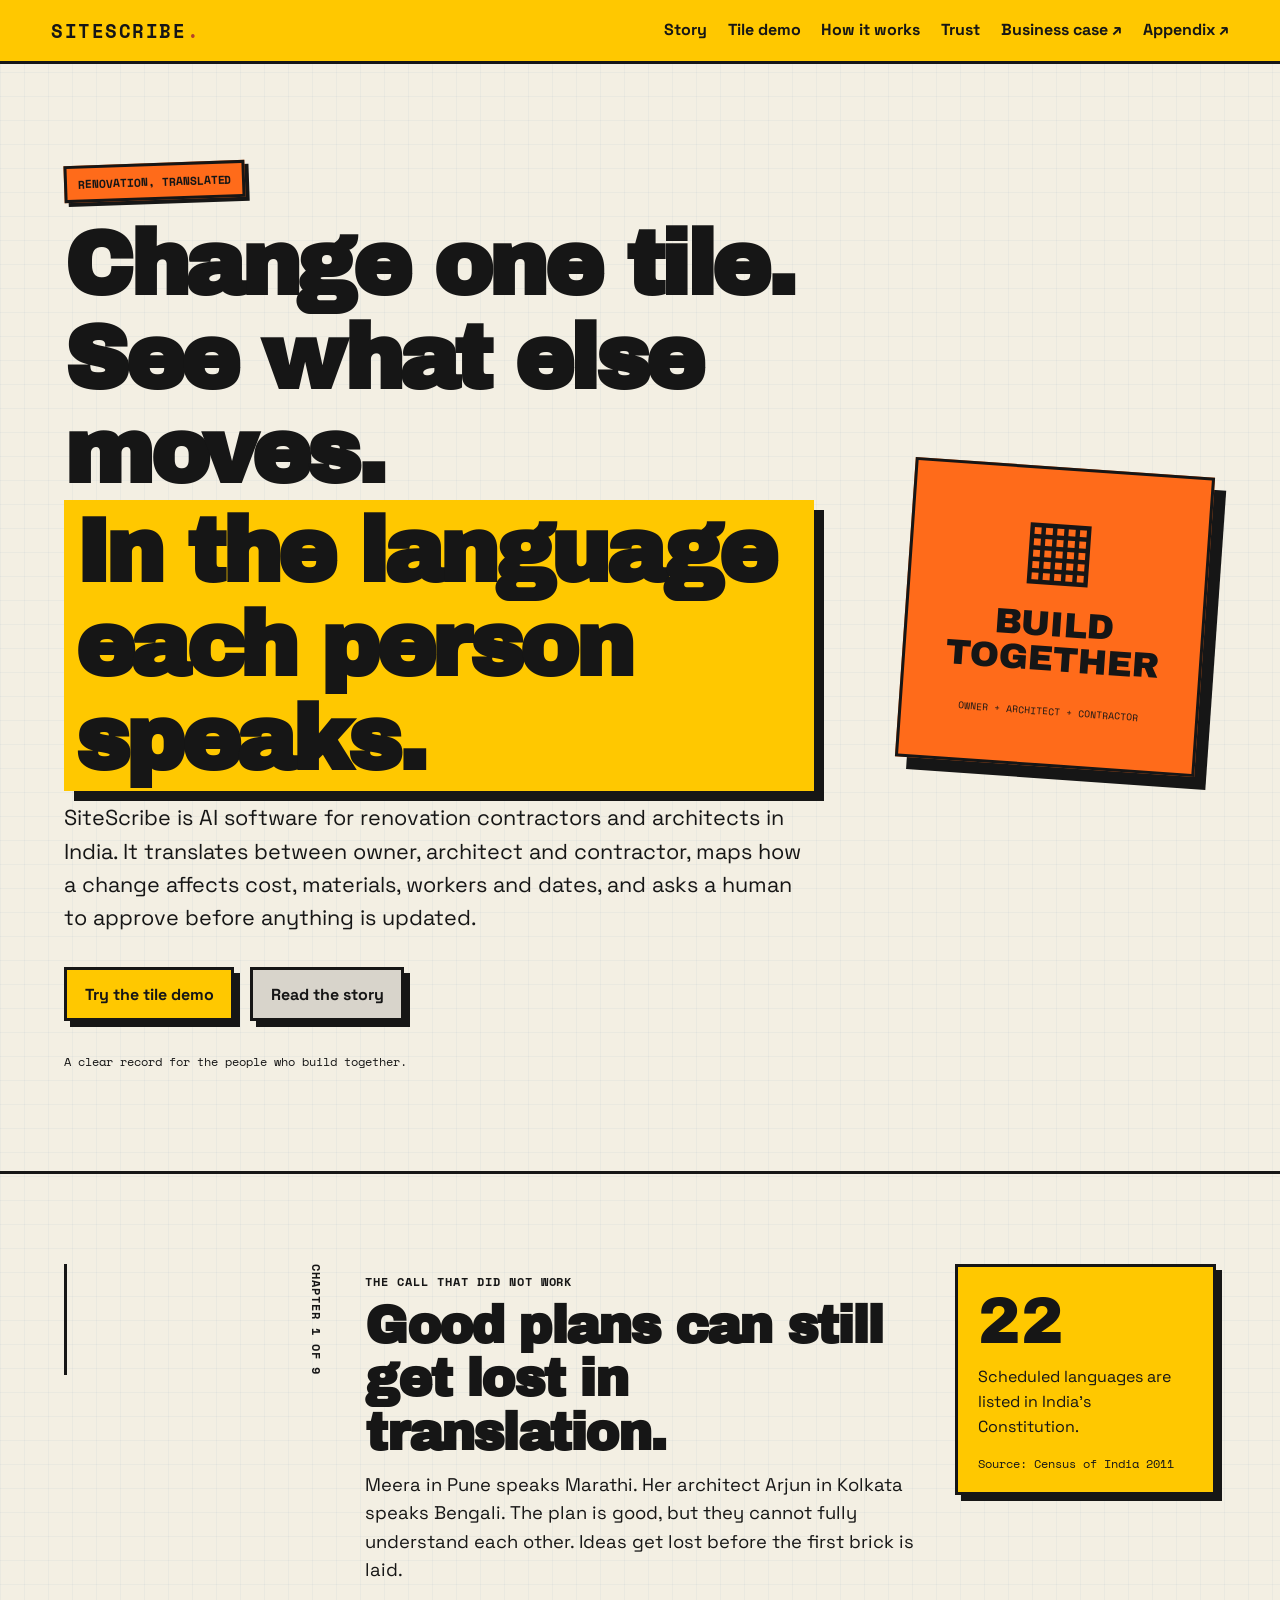
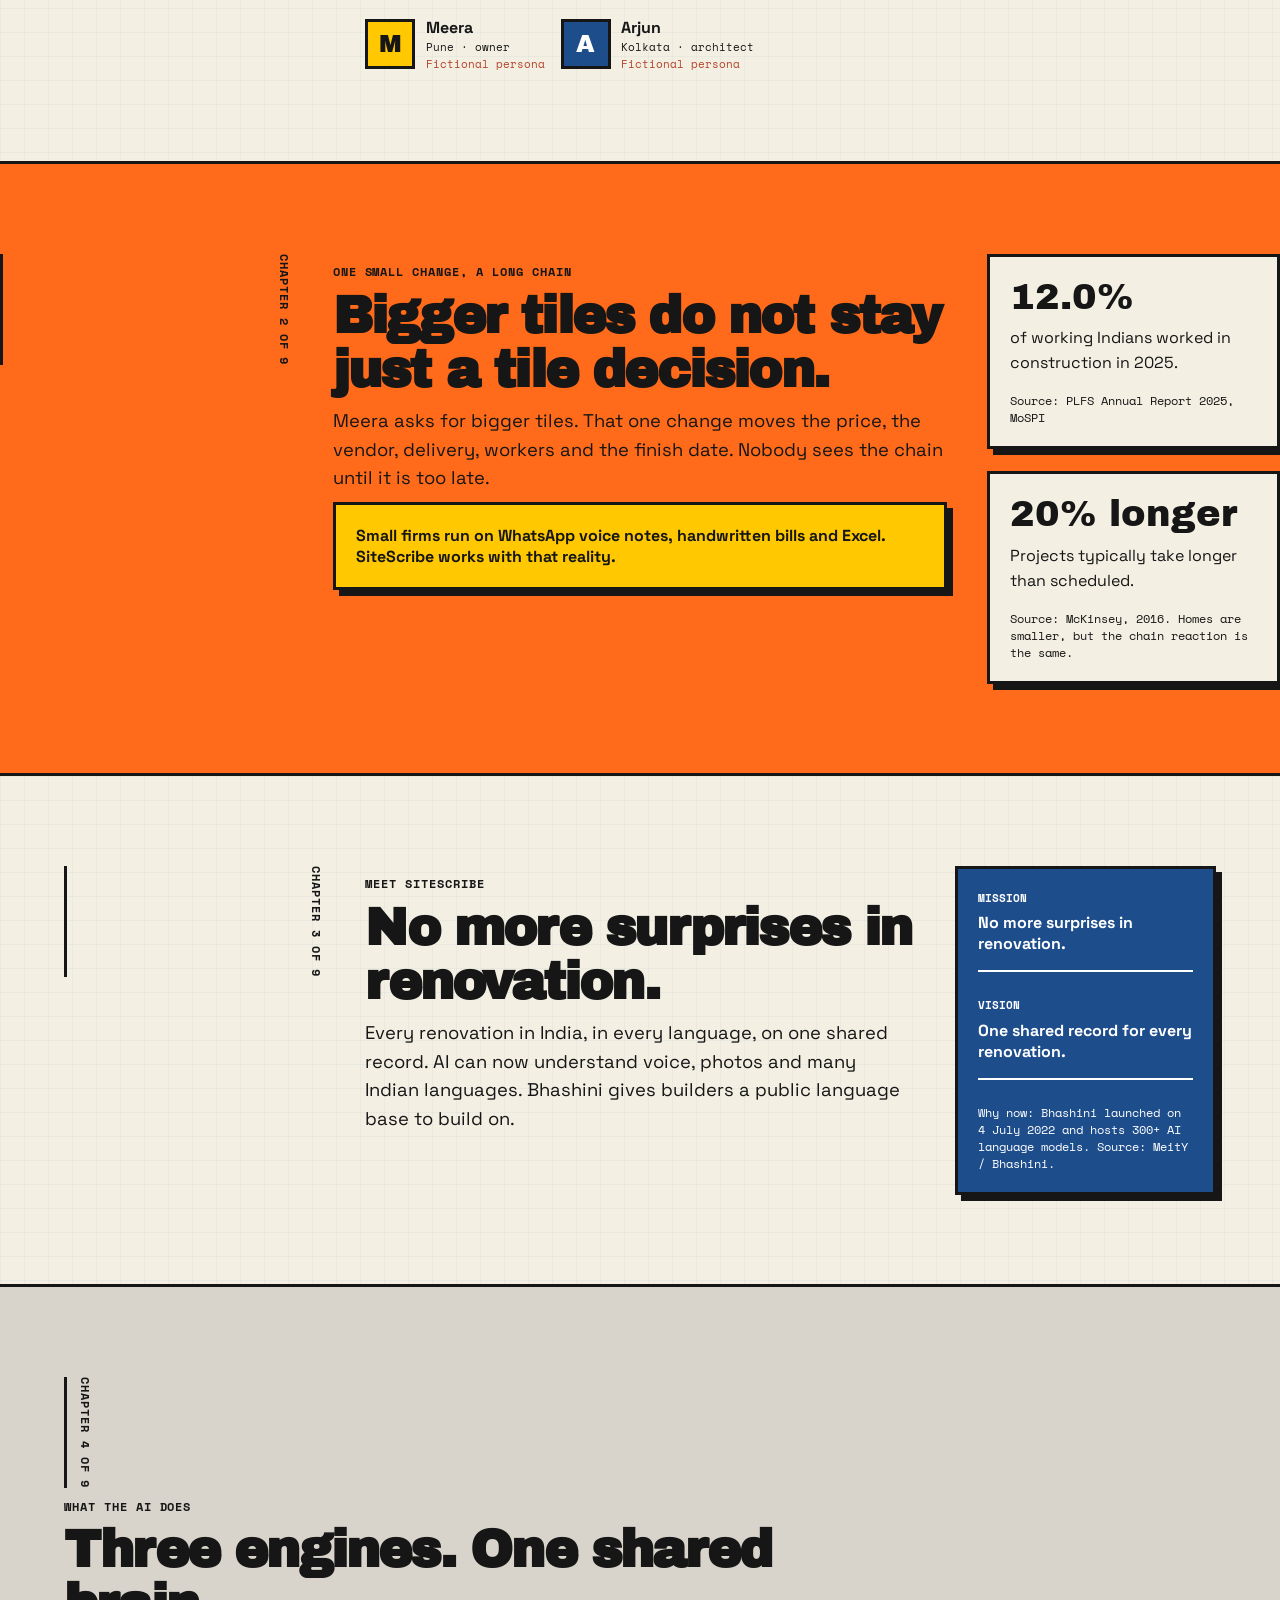
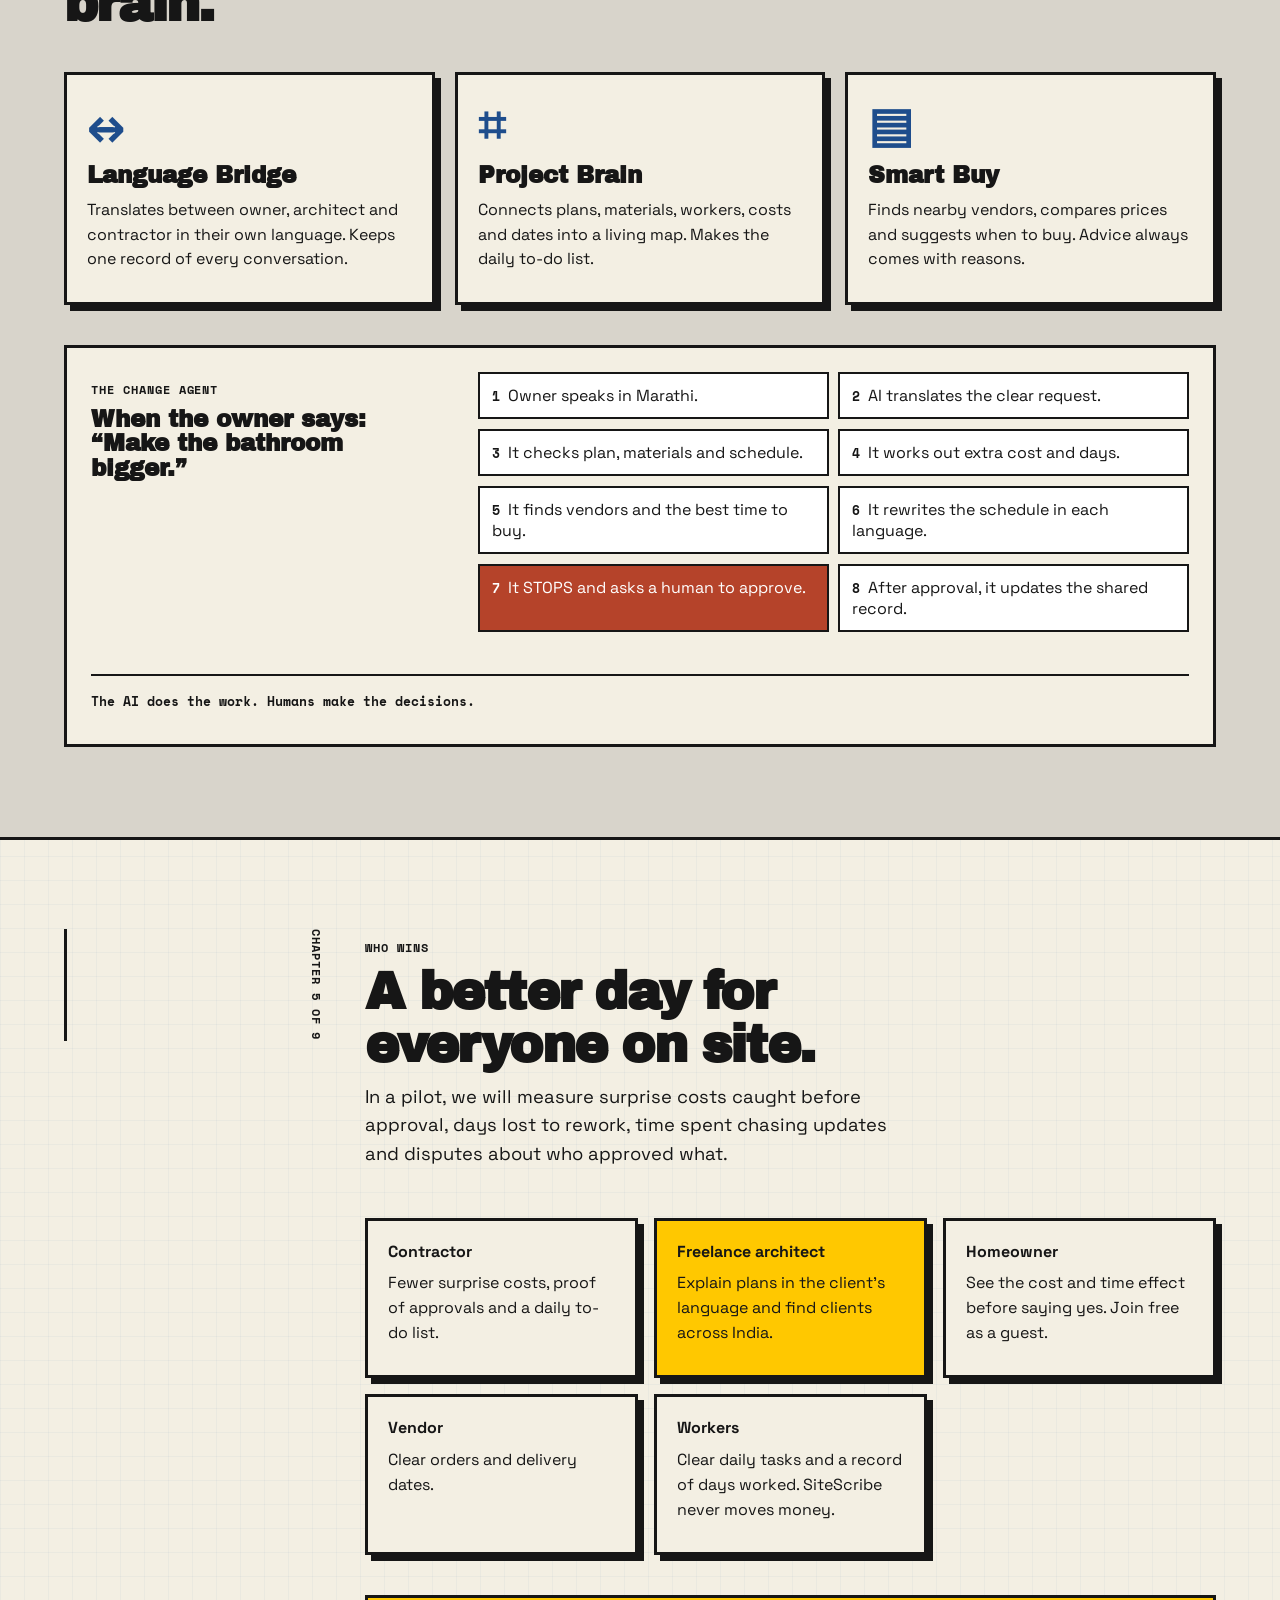
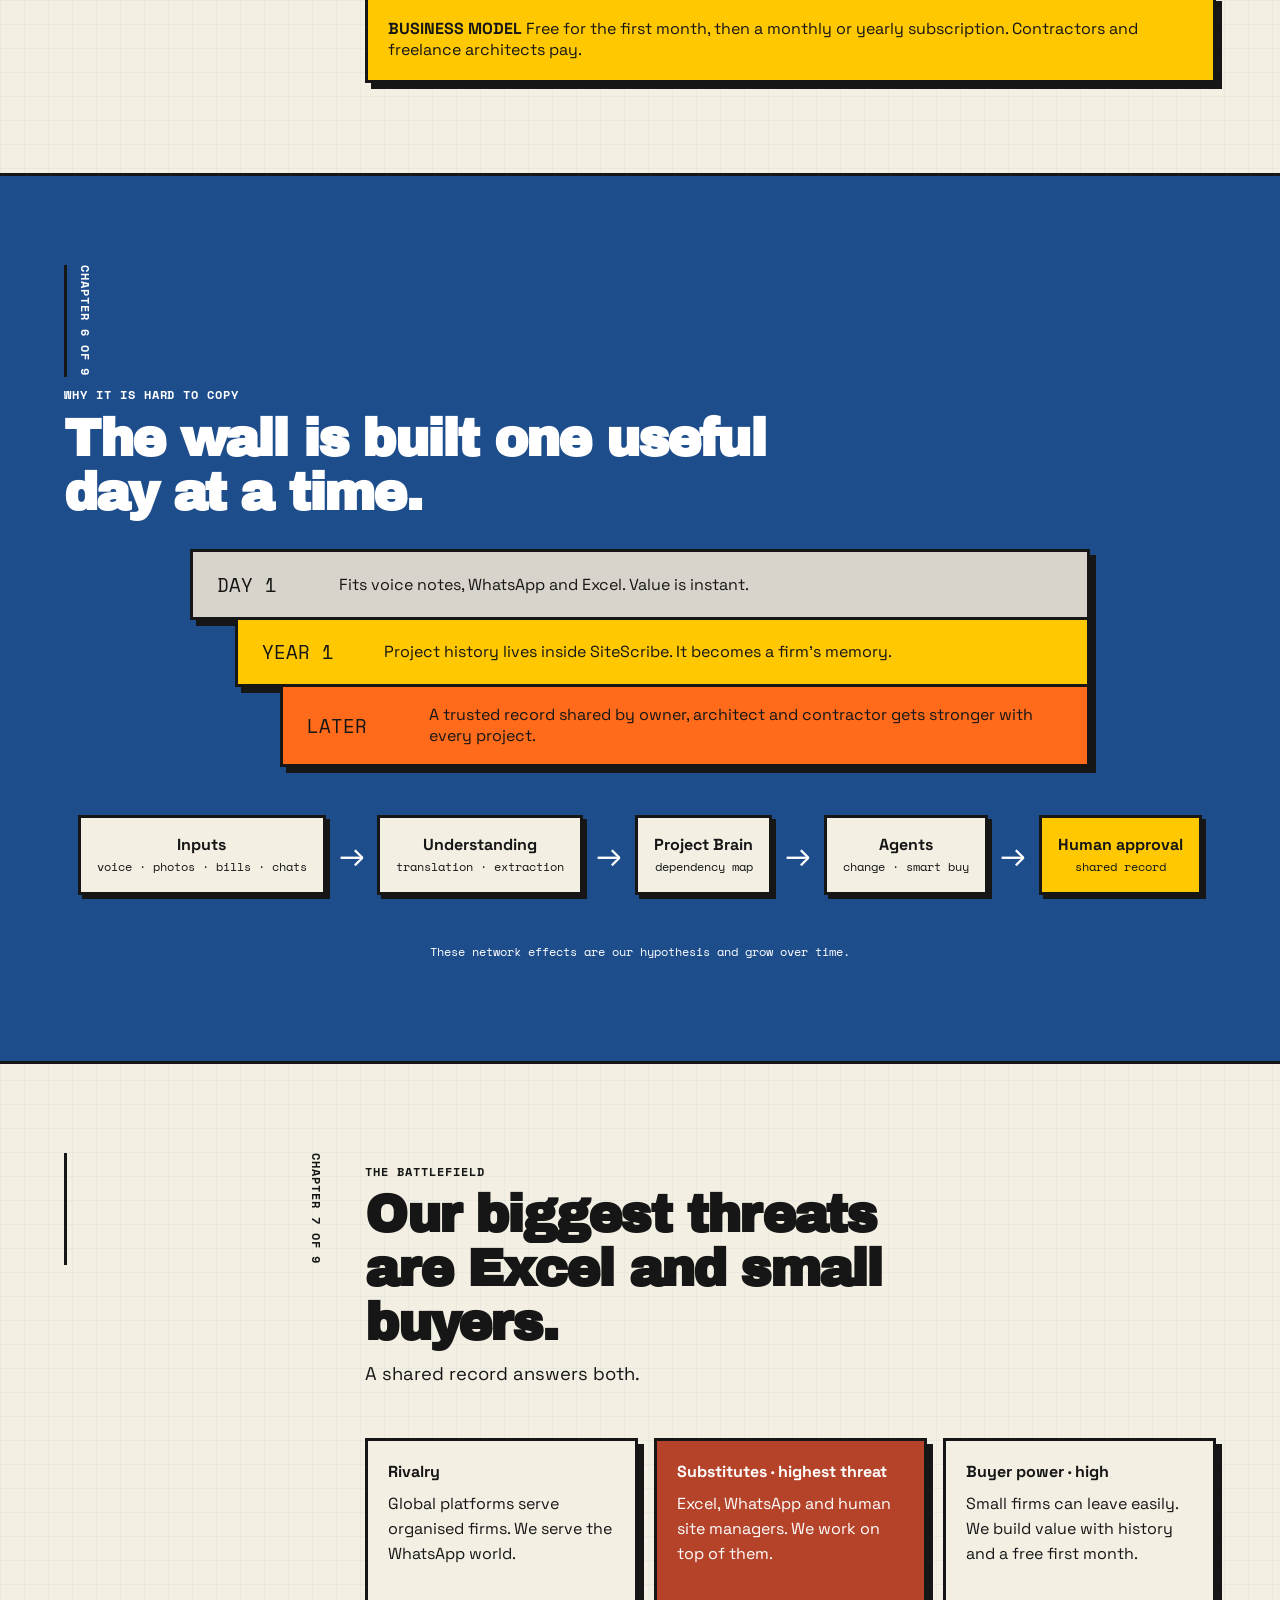
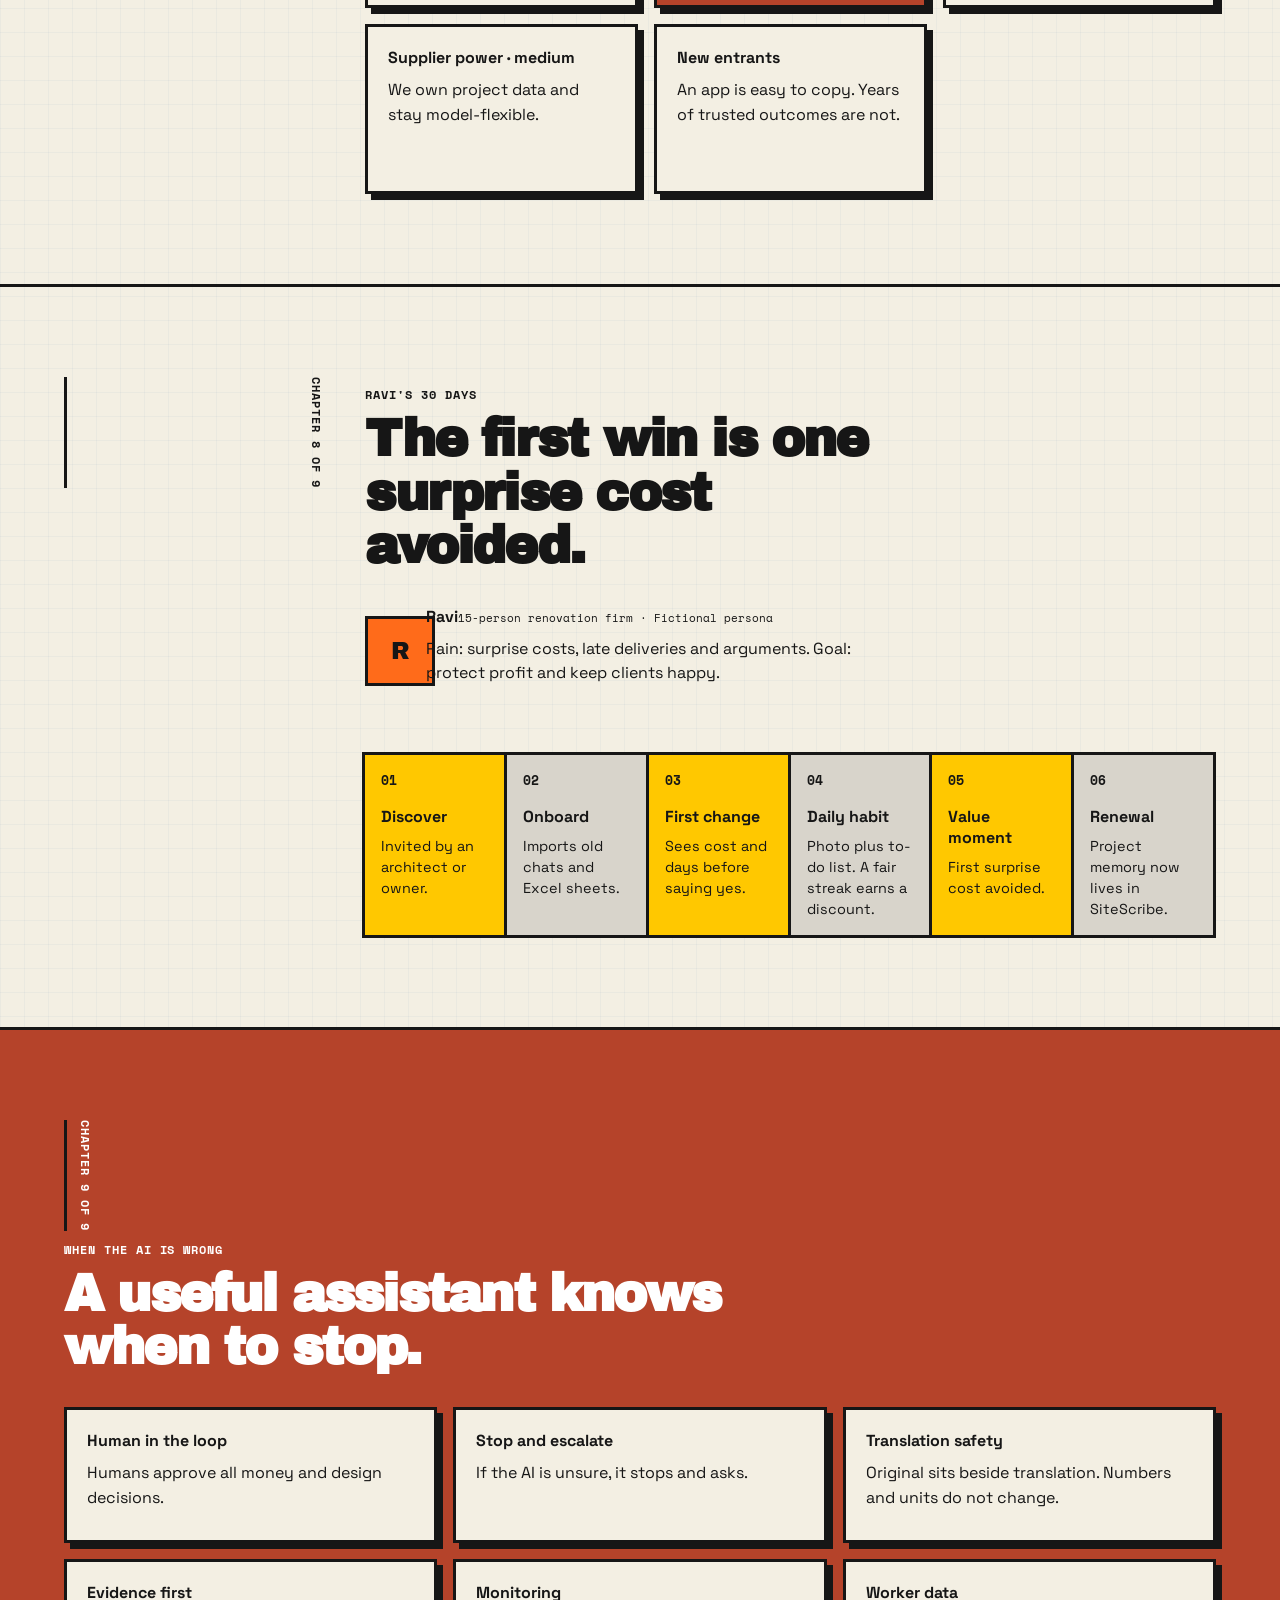
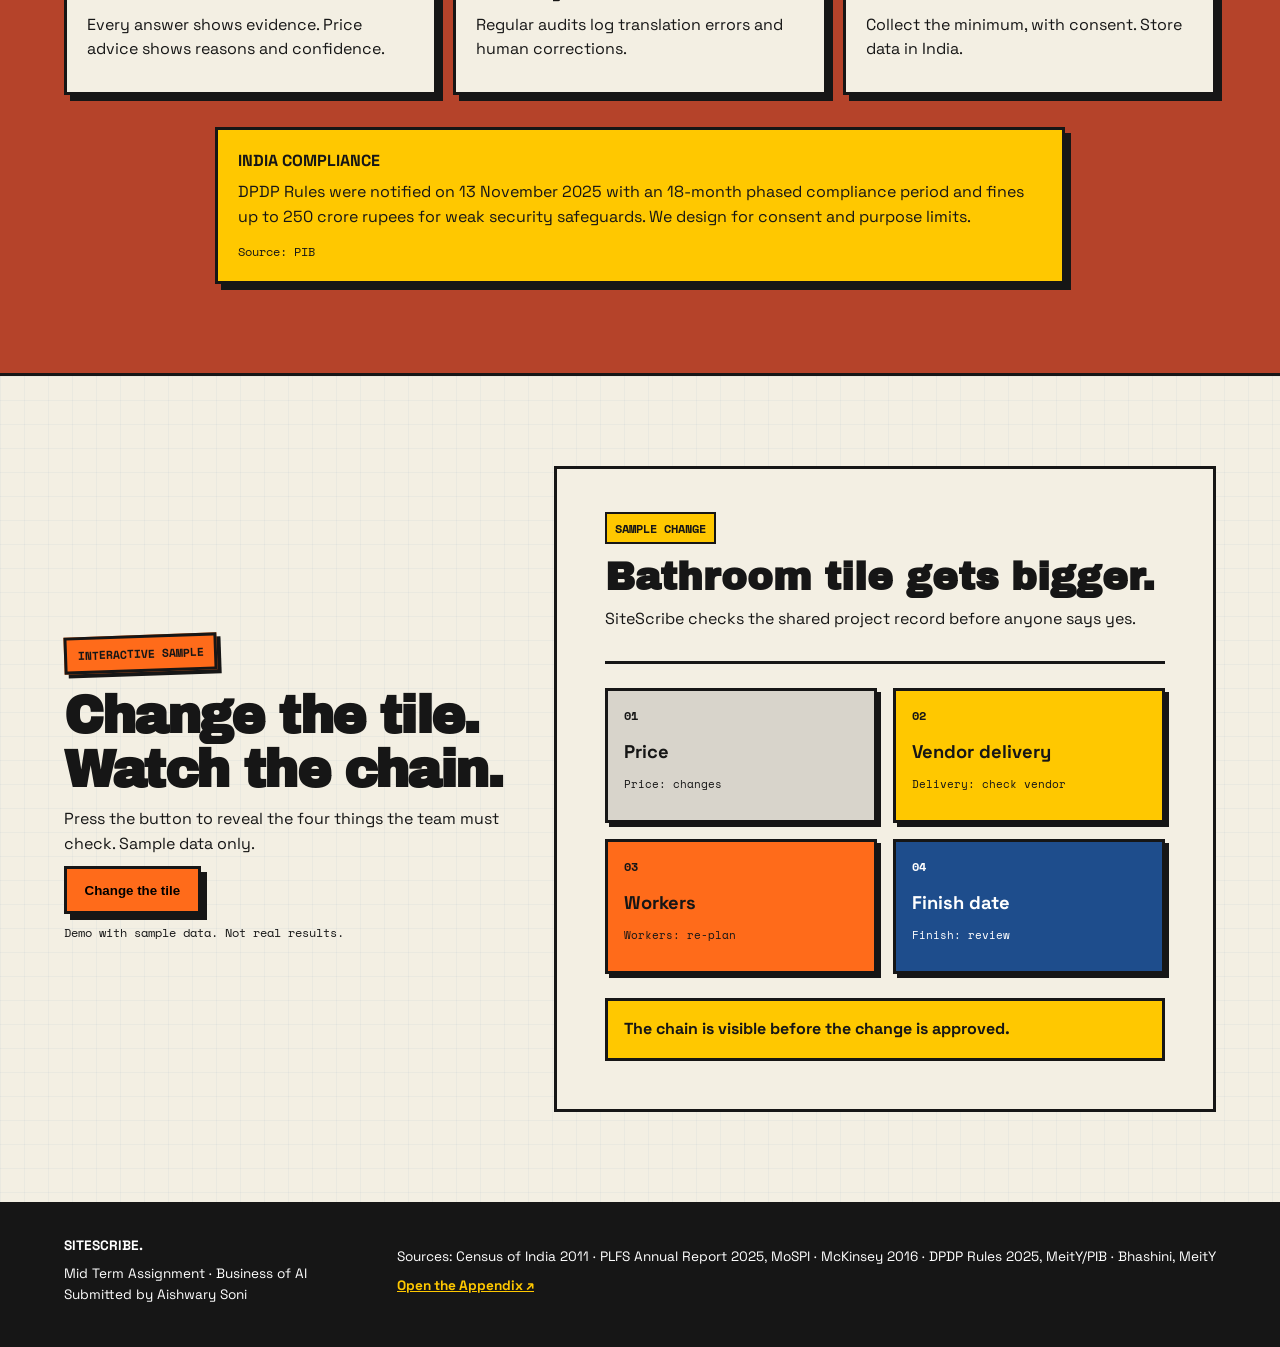
==== index.html @ 732751bf "Build SiteScribe business story website Co-authored-by: Copilot <223556219+Copilot@users.noreply.git" ====
<!doctype html>
<html lang="en">
<head>
  <meta charset="utf-8">
  <meta name="viewport" content="width=device-width, initial-scale=1">
  <meta name="description" content="SiteScribe helps Indian renovation teams understand changes before they build.">
  <title>SiteScribe | Change one tile. See what else moves.</title>
  <link rel="preconnect" href="https://fonts.googleapis.com">
  <link rel="preconnect" href="https://fonts.gstatic.com" crossorigin>
  <link href="https://fonts.googleapis.com/css2?family=Archivo+Black&family=Space+Grotesk:wght@400;500;600;700&family=Space+Mono:wght@400;700&display=swap" rel="stylesheet">
  <link rel="stylesheet" href="styles.css">
</head>
<body>
  <header class="site-header">
    <a class="wordmark" href="#top">SITESCRIBE<span class="dot">.</span></a>
    <button class="menu-toggle" aria-expanded="false" aria-controls="site-nav">Menu</button>
    <nav id="site-nav" class="site-nav" aria-label="Main navigation">
      <a href="#story">Story</a>
      <a href="#demo">Tile demo</a>
      <a href="#engines">How it works</a>
      <a href="#governance">Trust</a>
      <a href="business.html">Business case ↗</a>
      <a href="appendix.html">Appendix ↗</a>
    </nav>
  </header>

  <main id="top">
    <section class="hero chapter" aria-labelledby="hero-title">
      <div class="hero-copy">
        <p class="eyebrow sticker">RENOVATION, TRANSLATED</p>
        <h1 id="hero-title">Change one tile. See what else moves. <span>In the language each person speaks.</span></h1>
        <p class="hero-lede">SiteScribe is AI software for renovation contractors and architects in India. It translates between owner, architect and contractor, maps how a change affects cost, materials, workers and dates, and asks a human to approve before anything is updated.</p>
        <div class="button-row">
          <a class="button button-yellow" href="#demo">Try the tile demo</a>
          <a class="button button-grey" href="#story">Read the story</a>
        </div>
        <p class="microcopy">A clear record for the people who build together.</p>
      </div>
      <div class="hero-sign">
        <span class="sign-icon">▦</span>
        <strong>BUILD<br>TOGETHER</strong>
        <small>OWNER + ARCHITECT + CONTRACTOR</small>
      </div>
    </section>

    <div id="story" class="story">
      <section class="chapter chapter-grid" aria-labelledby="chapter-1">
        <div class="chapter-label">Chapter 1 of 9</div>
        <div class="chapter-main">
          <p class="kicker">THE CALL THAT DID NOT WORK</p>
          <h2 id="chapter-1">Good plans can still get lost in translation.</h2>
          <p>Meera in Pune speaks Marathi. Her architect Arjun in Kolkata speaks Bengali. The plan is good, but they cannot fully understand each other. Ideas get lost before the first brick is laid.</p>
          <div class="persona-row">
            <div class="persona"><div class="avatar avatar-meera">M</div><strong>Meera</strong><small>Pune · owner</small><em>Fictional persona</em></div>
            <div class="persona"><div class="avatar avatar-arjun">A</div><strong>Arjun</strong><small>Kolkata · architect</small><em>Fictional persona</em></div>
          </div>
        </div>
        <aside class="fact-card yellow"><span class="fact-number">22</span><p>Scheduled languages are listed in India's Constitution.</p><small>Source: Census of India 2011</small></aside>
      </section>

      <section class="chapter chapter-grid orange-band" aria-labelledby="chapter-2">
        <div class="chapter-label">Chapter 2 of 9</div>
        <div class="chapter-main">
          <p class="kicker">ONE SMALL CHANGE, A LONG CHAIN</p>
          <h2 id="chapter-2">Bigger tiles do not stay just a tile decision.</h2>
          <p>Meera asks for bigger tiles. That one change moves the price, the vendor, delivery, workers and the finish date. Nobody sees the chain until it is too late.</p>
          <div class="quote-box">Small firms run on WhatsApp voice notes, handwritten bills and Excel. SiteScribe works with that reality.</div>
        </div>
        <div class="facts-stack">
          <div class="fact-card"><strong>12.0%</strong><p>of working Indians worked in construction in 2025.</p><small>Source: PLFS Annual Report 2025, MoSPI</small></div>
          <div class="fact-card"><strong>20% longer</strong><p>Projects typically take longer than scheduled.</p><small>Source: McKinsey, 2016. Homes are smaller, but the chain reaction is the same.</small></div>
        </div>
      </section>

      <section class="chapter chapter-grid" aria-labelledby="chapter-3">
        <div class="chapter-label">Chapter 3 of 9</div>
        <div class="chapter-main">
          <p class="kicker">MEET SITESCRIBE</p>
          <h2 id="chapter-3">No more surprises in renovation.</h2>
          <p>Every renovation in India, in every language, on one shared record. AI can now understand voice, photos and many Indian languages. Bhashini gives builders a public language base to build on.</p>
        </div>
        <div class="mission-card">
          <div><span>MISSION</span><strong>No more surprises in renovation.</strong></div>
          <div><span>VISION</span><strong>One shared record for every renovation.</strong></div>
          <small>Why now: Bhashini launched on 4 July 2022 and hosts 300+ AI language models. Source: MeitY / Bhashini.</small>
        </div>
      </section>

      <section id="engines" class="chapter chapter-wide concrete" aria-labelledby="chapter-4">
        <div class="chapter-label">Chapter 4 of 9</div>
        <div class="wide-heading"><p class="kicker">WHAT THE AI DOES</p><h2 id="chapter-4">Three engines. One shared brain.</h2></div>
        <div class="engine-grid">
          <article class="engine-card"><span class="icon">↔</span><h3>Language Bridge</h3><p>Translates between owner, architect and contractor in their own language. Keeps one record of every conversation.</p></article>
          <article class="engine-card"><span class="icon">⌗</span><h3>Project Brain</h3><p>Connects plans, materials, workers, costs and dates into a living map. Makes the daily to-do list.</p></article>
          <article class="engine-card"><span class="icon">▤</span><h3>Smart Buy</h3><p>Finds nearby vendors, compares prices and suggests when to buy. Advice always comes with reasons.</p></article>
        </div>
        <div class="change-agent">
          <div><p class="kicker">THE CHANGE AGENT</p><h3>When the owner says: “Make the bathroom bigger.”</h3></div>
          <ol class="steps">
            <li>Owner speaks in Marathi.</li><li>AI translates the clear request.</li><li>It checks plan, materials and schedule.</li><li>It works out extra cost and days.</li><li>It finds vendors and the best time to buy.</li><li>It rewrites the schedule in each language.</li><li class="stop-step">It STOPS and asks a human to approve.</li><li>After approval, it updates the shared record.</li>
          </ol>
          <p class="caption">The AI does the work. Humans make the decisions.</p>
        </div>
      </section>

      <section class="chapter chapter-grid" aria-labelledby="chapter-5">
        <div class="chapter-label">Chapter 5 of 9</div>
        <div class="chapter-main">
          <p class="kicker">WHO WINS</p>
          <h2 id="chapter-5">A better day for everyone on site.</h2>
          <p>In a pilot, we will measure surprise costs caught before approval, days lost to rework, time spent chasing updates and disputes about who approved what.</p>
        </div>
        <div class="stakeholder-grid">
          <article><b>Contractor</b><p>Fewer surprise costs, proof of approvals and a daily to-do list.</p></article>
          <article><b>Freelance architect</b><p>Explain plans in the client's language and find clients across India.</p></article>
          <article><b>Homeowner</b><p>See the cost and time effect before saying yes. Join free as a guest.</p></article>
          <article><b>Vendor</b><p>Clear orders and delivery dates.</p></article>
          <article><b>Workers</b><p>Clear daily tasks and a record of days worked. SiteScribe never moves money.</p></article>
        </div>
        <div class="business-model"><strong>BUSINESS MODEL</strong> Free for the first month, then a monthly or yearly subscription. Contractors and freelance architects pay.</div>
      </section>

      <section class="chapter chapter-wide wall-section" aria-labelledby="chapter-6">
        <div class="chapter-label">Chapter 6 of 9</div>
        <div class="wide-heading"><p class="kicker">WHY IT IS HARD TO COPY</p><h2 id="chapter-6">The wall is built one useful day at a time.</h2></div>
        <div class="wall"><div><b>DAY 1</b><span>Fits voice notes, WhatsApp and Excel. Value is instant.</span></div><div><b>YEAR 1</b><span>Project history lives inside SiteScribe. It becomes a firm's memory.</span></div><div><b>LATER</b><span>A trusted record shared by owner, architect and contractor gets stronger with every project.</span></div></div>
        <div class="architecture"><span>Inputs<br><small>voice · photos · bills · chats</small></span><i>→</i><span>Understanding<br><small>translation · extraction</small></span><i>→</i><span>Project Brain<br><small>dependency map</small></span><i>→</i><span>Agents<br><small>change · smart buy</small></span><i>→</i><span class="human-node">Human approval<br><small>shared record</small></span></div>
        <p class="honest-note">These network effects are our hypothesis and grow over time.</p>
      </section>

      <section class="chapter chapter-grid" aria-labelledby="chapter-7">
        <div class="chapter-label">Chapter 7 of 9</div>
        <div class="chapter-main"><p class="kicker">THE BATTLEFIELD</p><h2 id="chapter-7">Our biggest threats are Excel and small buyers.</h2><p>A shared record answers both.</p></div>
        <div class="force-grid"><article><b>Rivalry</b><p>Global platforms serve organised firms. We serve the WhatsApp world.</p></article><article class="highest"><b>Substitutes · highest threat</b><p>Excel, WhatsApp and human site managers. We work on top of them.</p></article><article><b>Buyer power · high</b><p>Small firms can leave easily. We build value with history and a free first month.</p></article><article><b>Supplier power · medium</b><p>We own project data and stay model-flexible.</p></article><article><b>New entrants</b><p>An app is easy to copy. Years of trusted outcomes are not.</p></article></div>
      </section>

      <section class="chapter chapter-grid" aria-labelledby="chapter-8">
        <div class="chapter-label">Chapter 8 of 9</div>
        <div class="chapter-main"><p class="kicker">RAVI'S 30 DAYS</p><h2 id="chapter-8">The first win is one surprise cost avoided.</h2><div class="persona large-persona"><div class="avatar avatar-ravi">R</div><div><strong>Ravi</strong><small>15-person renovation firm · Fictional persona</small><p>Pain: surprise costs, late deliveries and arguments. Goal: protect profit and keep clients happy.</p></div></div></div>
        <div class="timeline"><div><b>01</b><strong>Discover</strong><span>Invited by an architect or owner.</span></div><div><b>02</b><strong>Onboard</strong><span>Imports old chats and Excel sheets.</span></div><div><b>03</b><strong>First change</strong><span>Sees cost and days before saying yes.</span></div><div><b>04</b><strong>Daily habit</strong><span>Photo plus to-do list. A fair streak earns a discount.</span></div><div><b>05</b><strong>Value moment</strong><span>First surprise cost avoided.</span></div><div><b>06</b><strong>Renewal</strong><span>Project memory now lives in SiteScribe.</span></div></div>
      </section>

      <section id="governance" class="chapter chapter-wide governance" aria-labelledby="chapter-9">
        <div class="chapter-label">Chapter 9 of 9</div><div class="wide-heading"><p class="kicker">WHEN THE AI IS WRONG</p><h2 id="chapter-9">A useful assistant knows when to stop.</h2></div>
        <div class="safety-grid"><article><b>Human in the loop</b><p>Humans approve all money and design decisions.</p></article><article><b>Stop and escalate</b><p>If the AI is unsure, it stops and asks.</p></article><article><b>Translation safety</b><p>Original sits beside translation. Numbers and units do not change.</p></article><article><b>Evidence first</b><p>Every answer shows evidence. Price advice shows reasons and confidence.</p></article><article><b>Monitoring</b><p>Regular audits log translation errors and human corrections.</p></article><article><b>Worker data</b><p>Collect the minimum, with consent. Store data in India.</p></article></div>
        <div class="regulation"><strong>INDIA COMPLIANCE</strong><p>DPDP Rules were notified on 13 November 2025 with an 18-month phased compliance period and fines up to 250 crore rupees for weak security safeguards. We design for consent and purpose limits.</p><small>Source: PIB</small></div>
      </section>
    </div>

    <section id="demo" class="demo-section chapter" aria-labelledby="demo-title">
      <div class="demo-intro"><p class="eyebrow sticker">INTERACTIVE SAMPLE</p><h2 id="demo-title">Change the tile. Watch the chain.</h2><p>Press the button to reveal the four things the team must check. Sample data only.</p><button id="tile-button" class="button button-orange" type="button">Change the tile</button><p class="demo-note">Demo with sample data. Not real results.</p></div>
      <div class="demo-stage text-demo" id="demo-stage" aria-live="polite">
        <div class="change-summary"><span class="summary-label">SAMPLE CHANGE</span><h3>Bathroom tile gets bigger.</h3><p>SiteScribe checks the shared project record before anyone says yes.</p></div>
        <div class="change-chain">
          <article class="chain-step" data-index="0"><span>01</span><b>Price</b><p>Price: changes</p></article>
          <article class="chain-step" data-index="1"><span>02</span><b>Vendor delivery</b><p>Delivery: check vendor</p></article>
          <article class="chain-step" data-index="2"><span>03</span><b>Workers</b><p>Workers: re-plan</p></article>
          <article class="chain-step" data-index="3"><span>04</span><b>Finish date</b><p>Finish: review</p></article>
        </div>
        <p class="chain-result">The chain is visible before the change is approved.</p>
      </div>
    </section>
  </main>

  <footer class="site-footer"><div><strong>SITESCRIBE.</strong><p>Mid Term Assignment · Business of AI<br>Submitted by Aishwary Soni</p></div><div><p>Sources: Census of India 2011 · PLFS Annual Report 2025, MoSPI · McKinsey 2016 · DPDP Rules 2025, MeitY/PIB · Bhashini, MeitY</p><a href="appendix.html">Open the Appendix ↗</a></div></footer>
  <script src="script.js"></script>
</body>
</html>
---- styles.css ----
:root{--paper:#f3efe3;--ink:#161616;--yellow:#ffc800;--orange:#ff6b1a;--grey:#d8d4cb;--red:#b5432a;--blue:#1e4d8c;--line:3px;--shadow:6px 6px 0 var(--ink)}
*{box-sizing:border-box}html{scroll-behavior:smooth}body{margin:0;color:var(--ink);background-color:var(--paper);font-family:"Space Grotesk",Arial,sans-serif;background-image:linear-gradient(rgba(30,77,140,.07) 1px,transparent 1px),linear-gradient(90deg,rgba(30,77,140,.07) 1px,transparent 1px);background-size:24px 24px}a{color:inherit}p{line-height:1.55;margin:.6rem 0}h1,h2,h3{font-family:"Archivo Black",Impact,sans-serif;line-height:1.05;margin:.5rem 0}h1{font-size:clamp(2.8rem,7vw,6.6rem);letter-spacing:-.05em}h2{font-size:clamp(2rem,4vw,4.5rem);letter-spacing:-.035em}h3{font-size:1.45rem}.site-header{position:sticky;top:0;z-index:10;display:flex;align-items:center;justify-content:space-between;padding:1rem 4vw;background:var(--yellow);border-bottom:var(--line) solid var(--ink)}.wordmark{font:bold 1.2rem "Space Mono",monospace;text-decoration:none;letter-spacing:.08em}.dot{color:var(--red)}.site-nav{display:flex;gap:1.3rem;align-items:center;font-weight:700}.site-nav a{text-decoration:none;border-bottom:2px solid transparent}.site-nav a:hover{border-color:var(--ink)}.menu-toggle{display:none;background:var(--paper);border:var(--line) solid var(--ink);font:700 .9rem "Space Mono",monospace;padding:.75rem}.chapter{max-width:1400px;margin:auto;padding:clamp(3rem,7vw,8rem) 5vw}.hero{min-height:calc(100vh - 70px);display:grid;grid-template-columns:1.4fr .6fr;gap:5rem;align-items:center}.hero h1 span{display:block;background:var(--yellow);padding:.05em .12em;box-shadow:10px 10px 0 var(--ink)}.hero-lede{max-width:760px;font-size:clamp(1.05rem,1.7vw,1.35rem)}.button-row{display:flex;flex-wrap:wrap;gap:1rem;margin:2rem 0}.button{display:inline-block;min-height:48px;padding:.85rem 1.1rem;border:var(--line) solid var(--ink);box-shadow:var(--shadow);font-weight:700;text-decoration:none;cursor:pointer;transition:transform .15s,box-shadow .15s}.button:hover,.button:focus-visible{transform:translate(3px,3px);box-shadow:3px 3px 0 var(--ink)}.button-yellow{background:var(--yellow)}.button-grey{background:var(--grey)}.button-orange{background:var(--orange)}.microcopy,.demo-note,.honest-note,small{font-family:"Space Mono",monospace;font-size:.75rem}.hero-sign{justify-self:center;width:min(100%,300px);aspect-ratio:1;display:grid;place-items:center;text-align:center;background:var(--orange);border:var(--line) solid var(--ink);box-shadow:12px 12px 0 var(--ink);transform:rotate(4deg);padding:2rem}.sign-icon{font-size:5rem;line-height:.8}.hero-sign strong{font:2.2rem/1 "Archivo Black"}.hero-sign small{font-size:.6rem}.sticker{display:inline-block;background:var(--orange);border:var(--line) solid var(--ink);padding:.45rem .65rem;font:700 .72rem "Space Mono",monospace;transform:rotate(-2deg);box-shadow:4px 4px 0 var(--ink)}.story{border-top:var(--line) solid var(--ink)}.chapter-grid{display:grid;grid-template-columns:1fr 2.1fr 1fr;gap:2.5rem;align-items:start;border-bottom:var(--line) solid var(--ink)}.chapter-label,.kicker{font:700 .75rem "Space Mono",monospace;text-transform:uppercase;letter-spacing:.08em}.chapter-label{writing-mode:vertical-rl;border-left:var(--line) solid var(--ink);padding-left:.6rem}.chapter-main>p:not(.kicker){max-width:680px;font-size:1.15rem}.persona-row{display:flex;gap:1rem;margin-top:2rem}.persona{display:grid;grid-template-columns:50px 1fr;column-gap:.65rem;align-items:center}.persona small,.persona em{grid-column:2;font-size:.7rem}.persona em{color:var(--red);font-style:normal;font-family:"Space Mono",monospace}.avatar{width:50px;height:50px;border:var(--line) solid var(--ink);display:grid;place-items:center;font:1.5rem "Archivo Black";grid-row:span 3}.avatar-meera{background:var(--yellow)}.avatar-arjun{background:var(--blue);color:white}.avatar-ravi{background:var(--orange)}.fact-card,.mission-card,.quote-box,.engine-card,.stakeholder-grid article,.force-grid article,.safety-grid article,.regulation,.business-model,.appendix-card{border:var(--line) solid var(--ink);box-shadow:var(--shadow);padding:1.25rem;background:var(--paper)}.fact-card.yellow{background:var(--yellow)}.fact-number{font:4rem "Archivo Black"}.fact-card strong{font:2.3rem "Archivo Black";display:block}.fact-card small{display:block;margin-top:1rem}.orange-band{background:var(--orange);max-width:none;padding-left:calc((100vw - 1300px)/2);padding-right:calc((100vw - 1300px)/2)}.orange-band .chapter-label{border-color:var(--ink)}.facts-stack{display:grid;gap:1.4rem}.quote-box{background:var(--yellow);font-weight:700}.mission-card{background:var(--blue);color:white;display:grid;gap:1.5rem}.mission-card div{display:grid;gap:.4rem;border-bottom:2px solid white;padding-bottom:1rem}.mission-card span{font:700 .7rem "Space Mono"}.chapter-wide{max-width:none;padding-left:5vw;padding-right:5vw}.concrete{background:var(--grey);border-bottom:var(--line) solid var(--ink)}.wide-heading{max-width:800px}.engine-grid{display:grid;grid-template-columns:repeat(3,1fr);gap:1.25rem;margin:2.5rem 0}.engine-card{min-height:230px}.engine-card .icon{font-size:3rem;font-weight:bold;color:var(--blue)}.change-agent{border:var(--line) solid var(--ink);background:var(--paper);padding:1.5rem;display:grid;grid-template-columns:1fr 2fr;gap:2rem}.steps{display:grid;grid-template-columns:repeat(2,1fr);gap:.6rem;list-style:none;padding:0;margin:0;counter-reset:step}.steps li{border:2px solid var(--ink);padding:.7rem;background:white}.steps li:before{counter-increment:step;content:counter(step) " ";font:700 .8rem "Space Mono"}.steps .stop-step{background:var(--red);color:white}.caption{grid-column:1/-1;font:700 .8rem "Space Mono";border-top:2px solid var(--ink);padding-top:1rem}.stakeholder-grid,.force-grid,.safety-grid{display:grid;grid-template-columns:repeat(3,1fr);gap:1rem}.stakeholder-grid{grid-column:2/4}.stakeholder-grid article:nth-child(2){background:var(--yellow)}.business-model{grid-column:2/4;background:var(--yellow)}.wall-section{background:var(--blue);color:white;border-bottom:var(--line) solid var(--ink)}.wall{max-width:900px;margin:2rem auto}.wall div{display:flex;gap:2rem;align-items:center;background:var(--grey);color:var(--ink);border:var(--line) solid var(--ink);padding:1.1rem 1.5rem;margin-top:-3px;box-shadow:6px 6px 0 var(--ink)}.wall div:nth-child(2){margin-left:5%;background:var(--yellow)}.wall div:nth-child(3){margin-left:10%;background:var(--orange)}.wall b{font:1.2rem "Space Mono";min-width:90px}.architecture{display:flex;align-items:center;justify-content:center;gap:.8rem;flex-wrap:wrap;margin:3rem 0}.architecture span{background:var(--paper);color:var(--ink);border:var(--line) solid var(--ink);padding:1rem;text-align:center;font-weight:700;box-shadow:4px 4px 0 var(--ink)}.architecture small{font-weight:400}.architecture i{font-size:2rem;font-style:normal}.human-node{background:var(--yellow)!important}.honest-note{text-align:center}.force-grid{grid-column:2/4}.force-grid article{min-height:170px}.force-grid .highest{background:var(--red);color:white}.large-persona{margin-top:2rem;max-width:500px}.large-persona .avatar{width:70px;height:70px}.timeline{grid-column:2/4;display:grid;grid-template-columns:repeat(6,1fr);gap:0;margin-top:1rem}.timeline div{border:var(--line) solid var(--ink);padding:1rem;background:var(--yellow);margin-left:-3px}.timeline div:nth-child(even){background:var(--grey)}.timeline b{display:block;font:700 .8rem "Space Mono"}.timeline strong{display:block;margin:1rem 0 .5rem}.timeline span{font-size:.9rem}.governance{background:var(--red);color:white;border-bottom:var(--line) solid var(--ink)}.safety-grid{margin-top:2rem}.safety-grid article{color:var(--ink)}.regulation{margin:2rem auto 0;max-width:850px;color:var(--ink);background:var(--yellow)}.demo-section{display:grid;grid-template-columns:.8fr 1.2fr;gap:3rem;align-items:center;border-bottom:var(--line) solid var(--ink)}.demo-intro{max-width:450px}.demo-stage{min-height:470px;position:relative;display:grid;place-items:center;border:var(--line) solid var(--ink);background:rgba(216,212,203,.75);overflow:hidden;touch-action:none}.room{width:220px;height:160px;position:relative;transform:rotateX(58deg) rotateZ(-35deg);transform-style:preserve-3d;transition:transform .2s}.floor,.back-wall,.side-wall,.tile-panel{position:absolute;border:var(--line) solid var(--ink)}.floor{width:220px;height:160px;background:var(--grey);transform:translateZ(0)}.back-wall{width:220px;height:100px;background:#fff;transform:rotateX(90deg) translateY(-50px) translateZ(80px);transform-origin:top}.side-wall{width:160px;height:100px;background:#eee;transform:rotateY(90deg) translateZ(110px) translateX(80px);transform-origin:right}.tile-panel{width:100px;height:75px;background:var(--yellow);left:45px;top:35px;transform:translateZ(2px)}.fixture{position:absolute;left:85px;top:85px;transform:translateZ(7px);font-size:3rem}.linked-blocks{position:absolute;inset:0}.linked-block{position:absolute;width:135px;padding:.6rem;background:var(--paper);color:var(--ink);border:var(--line) solid var(--ink);box-shadow:4px 4px 0 var(--ink);transition:background .3s}.linked-block span{display:block;font: .65rem "Space Mono";margin-top:.4rem}.linked-block.lit{background:var(--orange)}.linked-block:nth-of-type(5){top:8%;left:5%}.linked-block:nth-of-type(6){top:8%;right:5%}.linked-block:nth-of-type(7){bottom:8%;left:5%}.linked-block:nth-of-type(8){bottom:8%;right:5%}.link-line{height:2px;background:var(--blue);position:absolute;width:28%;left:36%;transform-origin:left}.line-one{top:23%;transform:rotate(155deg)}.line-two{top:23%;transform:rotate(25deg)}.line-three{bottom:23%;transform:rotate(-155deg)}.line-four{bottom:23%;transform:rotate(-25deg)}.site-footer{display:flex;justify-content:space-between;gap:2rem;padding:2rem 5vw;background:var(--ink);color:white;font-size:.85rem}.site-footer a{color:var(--yellow);font-weight:700}.appendix{max-width:1200px;margin:auto;padding:clamp(4rem,8vw,8rem) 5vw}.appendix h1{max-width:850px}.appendix-lede{font-size:1.25rem;max-width:650px}.appendix-grid{display:grid;grid-template-columns:repeat(2,1fr);gap:1.5rem;margin-top:4rem}.appendix-card{min-height:230px}.appendix-card span{font:700 .8rem "Space Mono"}.appendix-card h2{font-size:1.6rem}.wide-card{grid-column:span 2}.placeholder{min-height:100px;border:2px dashed var(--blue);padding:1rem;margin-top:1.5rem;font-family:"Space Mono";font-size:.8rem}.back-button{box-shadow:4px 4px 0 var(--ink)}
body{background-image:url("data:image/svg+xml,%3Csvg xmlns='http://www.w3.org/2000/svg' width='24' height='24' viewBox='0 0 24 24'%3E%3Cpath d='M24 0H0V24' fill='none' stroke='%231e4d8c' stroke-opacity='.08' stroke-width='1'/%3E%3C/svg%3E")}
@media(max-width:800px){.site-header{padding:1rem 5vw}.menu-toggle{display:block}.site-nav{display:none;position:absolute;top:100%;left:0;right:0;flex-direction:column;align-items:stretch;padding:1rem 5vw;background:var(--yellow);border-bottom:var(--line) solid var(--ink)}.site-nav.open{display:flex}.site-nav a{padding:.7rem 0}.hero{grid-template-columns:1fr;gap:3rem;min-height:auto}.hero-sign{width:220px;justify-self:start}.chapter-grid,.demo-section{grid-template-columns:1fr}.chapter-label{writing-mode:initial;border-left:0;border-bottom:2px solid var(--ink);padding:0 0 .7rem}.stakeholder-grid,.business-model,.force-grid,.timeline{grid-column:auto}.engine-grid,.stakeholder-grid,.force-grid,.safety-grid{grid-template-columns:1fr}.change-agent{grid-template-columns:1fr}.steps{grid-template-columns:1fr}.wall div,.wall div:nth-child(2),.wall div:nth-child(3){margin-left:0}.architecture{align-items:stretch;flex-direction:column}.architecture i{text-align:center;transform:rotate(90deg)}.timeline{display:grid;grid-template-columns:1fr;margin-top:1rem}.timeline div{margin-left:0;margin-top:-3px}.demo-stage{min-height:520px}.site-footer{flex-direction:column}.appendix-grid{grid-template-columns:1fr}.wide-card{grid-column:auto}}
@media(prefers-reduced-motion:reduce){html{scroll-behavior:auto}*{transition:none!important}}
body{background-image:url("data:image/svg+xml,%3Csvg xmlns='http://www.w3.org/2000/svg' width='24' height='24' viewBox='0 0 24 24'%3E%3Cpath d='M24 0H0V24' fill='none' stroke='%231e4d8c' stroke-opacity='.08' stroke-width='1'/%3E%3C/svg%3E")}
.page-links{display:flex;align-items:center;gap:1rem;font-weight:700}.page-links>a:not(.button){text-decoration:none;border-bottom:2px solid var(--ink)}
.business-hero{max-width:1200px;margin:auto;padding:clamp(4rem,10vw,9rem) 5vw 6rem;border-bottom:var(--line) solid var(--ink)}.business-hero h1{max-width:900px}.business-hero h1 span{background:var(--yellow);padding:0 .12em;box-shadow:8px 8px 0 var(--ink)}.business-hero>p:not(.eyebrow){max-width:700px;font-size:1.25rem}.quick-nav{display:flex;gap:1rem;flex-wrap:wrap;margin-top:2rem}
.business-section{max-width:1400px;margin:auto;padding:clamp(4rem,7vw,7rem) 5vw;border-bottom:var(--line) solid var(--ink);display:grid;grid-template-columns:1fr 2.3fr;gap:2.5rem}.section-tag{font:700 .75rem "Space Mono",monospace;writing-mode:vertical-rl;border-left:var(--line) solid var(--ink);padding-left:.6rem}.business-heading{max-width:900px}.business-heading>p:not(.kicker){font-size:1.15rem;max-width:800px}.value-grid,.moat-layers,.pricing-grid,.business-force-grid{grid-column:2;display:grid;grid-template-columns:repeat(2,1fr);gap:1rem}.value-card,.moat-layers article,.price-card,.business-force-grid article{border:var(--line) solid var(--ink);box-shadow:var(--shadow);padding:1.4rem;background:var(--paper)}.value-card h3,.moat-layers h3,.price-card h3,.business-force-grid h3{margin-top:.8rem}.value-card b,.moat-layers span,.price-card span,.business-force-grid span{font:700 .72rem "Space Mono",monospace;text-transform:uppercase}.value-primary{background:var(--yellow)}.moat-section{background:var(--blue);color:white;max-width:none;padding-left:calc((100vw - 1300px)/2);padding-right:calc((100vw - 1300px)/2)}.moat-section .section-tag{border-color:white}.moat-layers article{color:var(--ink)}.moat-layers article:nth-child(2){background:var(--yellow)}.moat-layers article:nth-child(3){background:var(--orange)}.moat-layers article:nth-child(4){background:var(--grey)}.moat-statement{grid-column:2;border:var(--line) solid var(--ink);background:var(--yellow);color:var(--ink);padding:1.2rem;font-size:1.2rem;box-shadow:var(--shadow)}.pricing-grid{grid-template-columns:repeat(3,1fr)}.price-card{min-height:340px}.price-card strong{font:1.6rem "Archivo Black";display:block;margin:1rem 0}.price-card ul{padding-left:1.2rem;line-height:1.8}.price-card.featured{background:var(--orange);transform:translateY(-10px)}.pricing-note{grid-column:2;font:700 .85rem "Space Mono",monospace}.forces-section{background:var(--grey);max-width:none;padding-left:calc((100vw - 1300px)/2);padding-right:calc((100vw - 1300px)/2)}.business-force-grid article{min-height:210px}.business-force-grid article:nth-child(1){background:var(--yellow)}.business-force-grid article:nth-child(4){background:var(--blue);color:white}.business-force-grid .force-high{background:var(--red);color:white}.about-section{background:var(--orange);max-width:none;padding-left:calc((100vw - 1300px)/2);padding-right:calc((100vw - 1300px)/2)}.about-grid{grid-column:2;display:grid;grid-template-columns:1fr 1fr;gap:2rem}.about-grid p{font-size:1.1rem}.about-note{border:var(--line) solid var(--ink);background:var(--yellow);padding:1rem;box-shadow:var(--shadow);font-size:.9rem!important}
@media(max-width:800px){.page-links{gap:.5rem}.page-links>a:not(.button){display:none}.business-section{grid-template-columns:1fr;padding-left:5vw;padding-right:5vw}.section-tag{writing-mode:initial;border-left:0;border-bottom:2px solid var(--ink);padding:0 0 .7rem}.value-grid,.moat-layers,.pricing-grid,.business-force-grid,.about-grid,.moat-statement,.pricing-note{grid-column:auto;grid-template-columns:1fr}.price-card.featured{transform:none}.moat-section,.forces-section,.about-section{padding-left:5vw;padding-right:5vw}.business-force-grid article{min-height:0}}
.text-demo{display:block!important;padding:clamp(1.25rem,4vw,3rem);background:var(--paper)!important}.change-summary{border-bottom:var(--line) solid var(--ink);padding-bottom:1.25rem}.summary-label{font:700 .72rem "Space Mono",monospace;background:var(--yellow);border:2px solid var(--ink);padding:.35rem .5rem}.change-summary h3{font-size:clamp(1.5rem,3vw,2.4rem);margin-top:1.2rem}.change-summary p{max-width:560px}.change-chain{display:grid;grid-template-columns:repeat(2,1fr);gap:1rem;margin:1.5rem 0}.chain-step{border:var(--line) solid var(--ink);box-shadow:4px 4px 0 var(--ink);padding:1rem;background:var(--grey);min-height:135px;transition:background .2s,transform .2s}.chain-step:nth-child(2){background:var(--yellow)}.chain-step:nth-child(3){background:var(--orange)}.chain-step:nth-child(4){background:var(--blue);color:white}.chain-step.lit{background:var(--orange);color:var(--ink);transform:translate(3px,3px);box-shadow:1px 1px 0 var(--ink)}.chain-step span{display:block;font:700 .72rem "Space Mono",monospace;margin-bottom:1rem}.chain-step b{font-size:1.15rem}.chain-step p{font: .7rem "Space Mono",monospace;margin-top:.75rem}.chain-result{border:var(--line) solid var(--ink);background:var(--yellow);padding:1rem;font-weight:700;margin:0}.change-summary+ .change-chain{max-width:620px}@media(max-width:800px){.change-chain{grid-template-columns:1fr}.chain-step{min-height:0}}
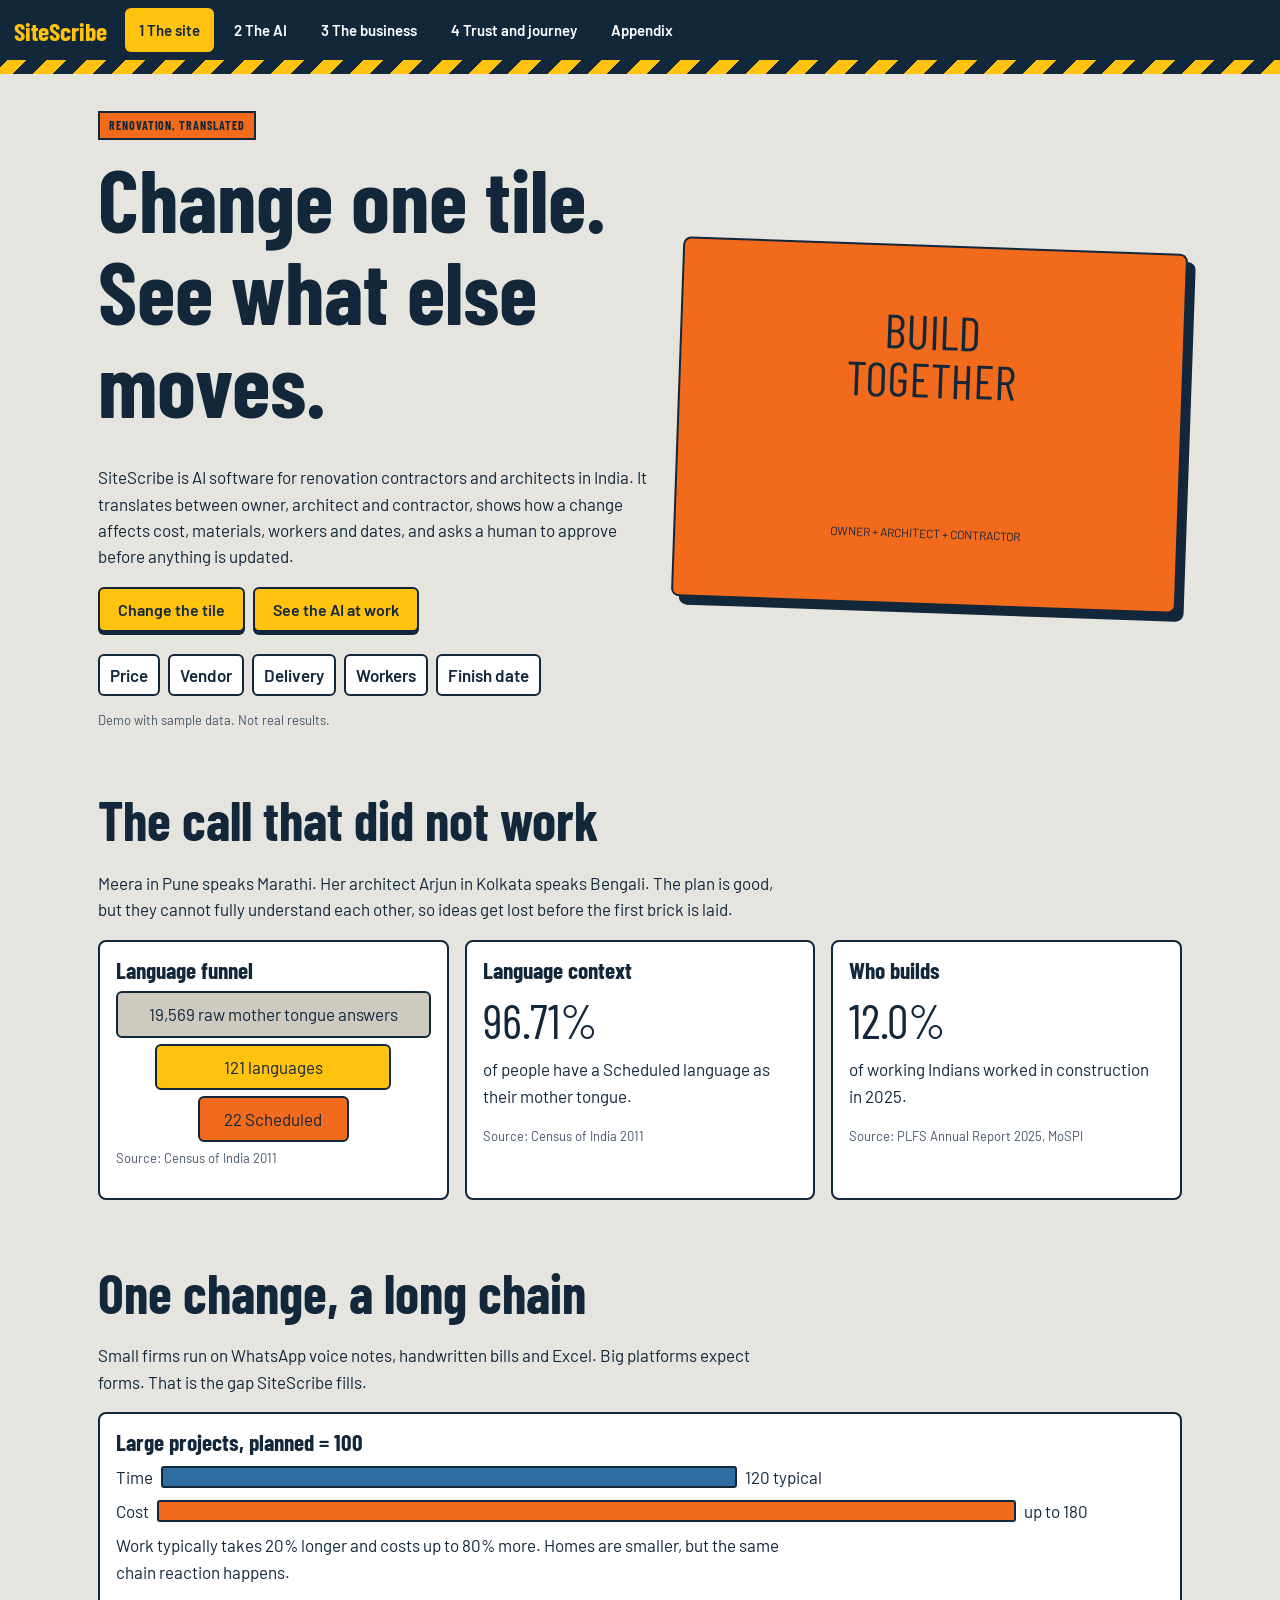
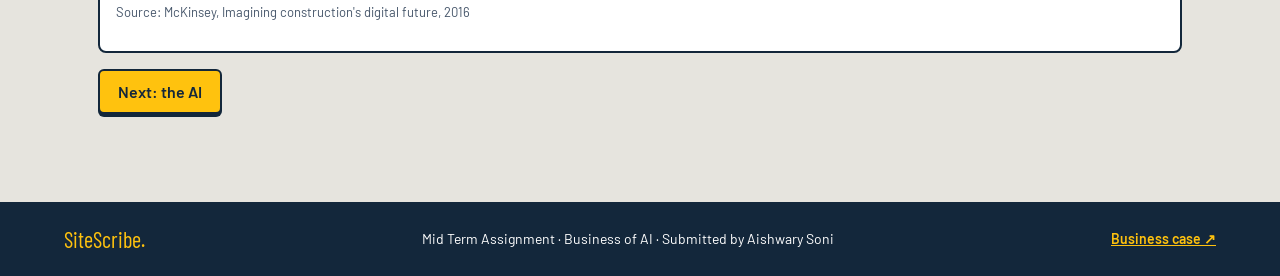
==== commit ae493e47: "Redesign SiteScribe as tabbed presentation" ====
--- a/index.html
+++ b/index.html
@@ -1,168 +1,42 @@
 <!doctype html>
 <html lang="en">
 <head>
-  <meta charset="utf-8">
-  <meta name="viewport" content="width=device-width, initial-scale=1">
+  <meta charset="utf-8"><meta name="viewport" content="width=device-width, initial-scale=1">
   <meta name="description" content="SiteScribe helps Indian renovation teams understand changes before they build.">
-  <title>SiteScribe | Change one tile. See what else moves.</title>
-  <link rel="preconnect" href="https://fonts.googleapis.com">
-  <link rel="preconnect" href="https://fonts.gstatic.com" crossorigin>
-  <link href="https://fonts.googleapis.com/css2?family=Archivo+Black&family=Space+Grotesk:wght@400;500;600;700&family=Space+Mono:wght@400;700&display=swap" rel="stylesheet">
+  <title>SiteScribe | Mid Term Assignment</title>
+  <link rel="preconnect" href="https://fonts.googleapis.com"><link rel="preconnect" href="https://fonts.gstatic.com" crossorigin>
+  <link href="https://fonts.googleapis.com/css2?family=Barlow+Condensed:wght@600;700&family=Barlow:wght@400;500;600&display=swap" rel="stylesheet">
   <link rel="stylesheet" href="styles.css">
 </head>
 <body>
-  <header class="site-header">
-    <a class="wordmark" href="#top">SITESCRIBE<span class="dot">.</span></a>
-    <button class="menu-toggle" aria-expanded="false" aria-controls="site-nav">Menu</button>
-    <nav id="site-nav" class="site-nav" aria-label="Main navigation">
-      <a href="#story">Story</a>
-      <a href="#demo">Tile demo</a>
-      <a href="#engines">How it works</a>
-      <a href="#governance">Trust</a>
-      <a href="business.html">Business case ↗</a>
-      <a href="appendix.html">Appendix ↗</a>
-    </nav>
-  </header>
-
-  <main id="top">
-    <section class="hero chapter" aria-labelledby="hero-title">
-      <div class="hero-copy">
-        <p class="eyebrow sticker">RENOVATION, TRANSLATED</p>
-        <h1 id="hero-title">Change one tile. See what else moves. <span>In the language each person speaks.</span></h1>
-        <p class="hero-lede">SiteScribe is AI software for renovation contractors and architects in India. It translates between owner, architect and contractor, maps how a change affects cost, materials, workers and dates, and asks a human to approve before anything is updated.</p>
-        <div class="button-row">
-          <a class="button button-yellow" href="#demo">Try the tile demo</a>
-          <a class="button button-grey" href="#story">Read the story</a>
-        </div>
-        <p class="microcopy">A clear record for the people who build together.</p>
-      </div>
-      <div class="hero-sign">
-        <span class="sign-icon">▦</span>
-        <strong>BUILD<br>TOGETHER</strong>
-        <small>OWNER + ARCHITECT + CONTRACTOR</small>
-      </div>
+  <nav class="tab-nav" aria-label="Site sections"><b>SiteScribe</b><button data-page="0" aria-current="true">1 The site</button><button data-page="1">2 The AI</button><button data-page="2">3 The business</button><button data-page="3">4 Trust and journey</button><button data-page="4">Appendix</button></nav>
+  <div class="tape"></div>
+  <main>
+    <section class="page is-active" id="page-0">
+      <div class="hero"><div><p class="eyebrow">RENOVATION, TRANSLATED</p><h1>Change one tile. See what else moves.</h1><p>SiteScribe is AI software for renovation contractors and architects in India. It translates between owner, architect and contractor, shows how a change affects cost, materials, workers and dates, and asks a human to approve before anything is updated.</p><button class="btn" id="tile-button">Change the tile</button><button class="btn" data-next="1">See the AI at work</button><div class="chain" id="chain"><span>Price</span><span>Vendor</span><span>Delivery</span><span>Workers</span><span>Finish date</span></div><p class="source">Demo with sample data. Not real results.</p></div><div class="hero-board"><strong>BUILD<br>TOGETHER</strong><small>OWNER + ARCHITECT + CONTRACTOR</small></div></div>
+      <h2>The call that did not work</h2><p>Meera in Pune speaks Marathi. Her architect Arjun in Kolkata speaks Bengali. The plan is good, but they cannot fully understand each other, so ideas get lost before the first brick is laid.</p>
+      <div class="grid grid-3"><article class="card"><h3>Language funnel</h3><div class="funnel"><div>19,569 raw mother tongue answers</div><div>121 languages</div><div>22 Scheduled</div></div><p class="source">Source: Census of India 2011</p></article><article class="card"><h3>Language context</h3><strong class="big-stat">96.71%</strong><p>of people have a Scheduled language as their mother tongue.</p><p class="source">Source: Census of India 2011</p></article><article class="card"><h3>Who builds</h3><strong class="big-stat">12.0%</strong><p>of working Indians worked in construction in 2025.</p><p class="source">Source: PLFS Annual Report 2025, MoSPI</p></article></div>
+      <h2>One change, a long chain</h2><p>Small firms run on WhatsApp voice notes, handwritten bills and Excel. Big platforms expect forms. That is the gap SiteScribe fills.</p><article class="card"><h3>Large projects, planned = 100</h3><div class="bar">Time <i style="width:55%"></i>120 typical</div><div class="bar">Cost <i class="hot" style="width:82%"></i>up to 180</div><p>Work typically takes 20% longer and costs up to 80% more. Homes are smaller, but the same chain reaction happens.</p><p class="source">Source: McKinsey, Imagining construction's digital future, 2016</p></article><button class="btn" data-next="1">Next: the AI</button>
     </section>
-
-    <div id="story" class="story">
-      <section class="chapter chapter-grid" aria-labelledby="chapter-1">
-        <div class="chapter-label">Chapter 1 of 9</div>
-        <div class="chapter-main">
-          <p class="kicker">THE CALL THAT DID NOT WORK</p>
-          <h2 id="chapter-1">Good plans can still get lost in translation.</h2>
-          <p>Meera in Pune speaks Marathi. Her architect Arjun in Kolkata speaks Bengali. The plan is good, but they cannot fully understand each other. Ideas get lost before the first brick is laid.</p>
-          <div class="persona-row">
-            <div class="persona"><div class="avatar avatar-meera">M</div><strong>Meera</strong><small>Pune · owner</small><em>Fictional persona</em></div>
-            <div class="persona"><div class="avatar avatar-arjun">A</div><strong>Arjun</strong><small>Kolkata · architect</small><em>Fictional persona</em></div>
-          </div>
-        </div>
-        <aside class="fact-card yellow"><span class="fact-number">22</span><p>Scheduled languages are listed in India's Constitution.</p><small>Source: Census of India 2011</small></aside>
-      </section>
-
-      <section class="chapter chapter-grid orange-band" aria-labelledby="chapter-2">
-        <div class="chapter-label">Chapter 2 of 9</div>
-        <div class="chapter-main">
-          <p class="kicker">ONE SMALL CHANGE, A LONG CHAIN</p>
-          <h2 id="chapter-2">Bigger tiles do not stay just a tile decision.</h2>
-          <p>Meera asks for bigger tiles. That one change moves the price, the vendor, delivery, workers and the finish date. Nobody sees the chain until it is too late.</p>
-          <div class="quote-box">Small firms run on WhatsApp voice notes, handwritten bills and Excel. SiteScribe works with that reality.</div>
-        </div>
-        <div class="facts-stack">
-          <div class="fact-card"><strong>12.0%</strong><p>of working Indians worked in construction in 2025.</p><small>Source: PLFS Annual Report 2025, MoSPI</small></div>
-          <div class="fact-card"><strong>20% longer</strong><p>Projects typically take longer than scheduled.</p><small>Source: McKinsey, 2016. Homes are smaller, but the chain reaction is the same.</small></div>
-        </div>
-      </section>
-
-      <section class="chapter chapter-grid" aria-labelledby="chapter-3">
-        <div class="chapter-label">Chapter 3 of 9</div>
-        <div class="chapter-main">
-          <p class="kicker">MEET SITESCRIBE</p>
-          <h2 id="chapter-3">No more surprises in renovation.</h2>
-          <p>Every renovation in India, in every language, on one shared record. AI can now understand voice, photos and many Indian languages. Bhashini gives builders a public language base to build on.</p>
-        </div>
-        <div class="mission-card">
-          <div><span>MISSION</span><strong>No more surprises in renovation.</strong></div>
-          <div><span>VISION</span><strong>One shared record for every renovation.</strong></div>
-          <small>Why now: Bhashini launched on 4 July 2022 and hosts 300+ AI language models. Source: MeitY / Bhashini.</small>
-        </div>
-      </section>
-
-      <section id="engines" class="chapter chapter-wide concrete" aria-labelledby="chapter-4">
-        <div class="chapter-label">Chapter 4 of 9</div>
-        <div class="wide-heading"><p class="kicker">WHAT THE AI DOES</p><h2 id="chapter-4">Three engines. One shared brain.</h2></div>
-        <div class="engine-grid">
-          <article class="engine-card"><span class="icon">↔</span><h3>Language Bridge</h3><p>Translates between owner, architect and contractor in their own language. Keeps one record of every conversation.</p></article>
-          <article class="engine-card"><span class="icon">⌗</span><h3>Project Brain</h3><p>Connects plans, materials, workers, costs and dates into a living map. Makes the daily to-do list.</p></article>
-          <article class="engine-card"><span class="icon">▤</span><h3>Smart Buy</h3><p>Finds nearby vendors, compares prices and suggests when to buy. Advice always comes with reasons.</p></article>
-        </div>
-        <div class="change-agent">
-          <div><p class="kicker">THE CHANGE AGENT</p><h3>When the owner says: “Make the bathroom bigger.”</h3></div>
-          <ol class="steps">
-            <li>Owner speaks in Marathi.</li><li>AI translates the clear request.</li><li>It checks plan, materials and schedule.</li><li>It works out extra cost and days.</li><li>It finds vendors and the best time to buy.</li><li>It rewrites the schedule in each language.</li><li class="stop-step">It STOPS and asks a human to approve.</li><li>After approval, it updates the shared record.</li>
-          </ol>
-          <p class="caption">The AI does the work. Humans make the decisions.</p>
-        </div>
-      </section>
-
-      <section class="chapter chapter-grid" aria-labelledby="chapter-5">
-        <div class="chapter-label">Chapter 5 of 9</div>
-        <div class="chapter-main">
-          <p class="kicker">WHO WINS</p>
-          <h2 id="chapter-5">A better day for everyone on site.</h2>
-          <p>In a pilot, we will measure surprise costs caught before approval, days lost to rework, time spent chasing updates and disputes about who approved what.</p>
-        </div>
-        <div class="stakeholder-grid">
-          <article><b>Contractor</b><p>Fewer surprise costs, proof of approvals and a daily to-do list.</p></article>
-          <article><b>Freelance architect</b><p>Explain plans in the client's language and find clients across India.</p></article>
-          <article><b>Homeowner</b><p>See the cost and time effect before saying yes. Join free as a guest.</p></article>
-          <article><b>Vendor</b><p>Clear orders and delivery dates.</p></article>
-          <article><b>Workers</b><p>Clear daily tasks and a record of days worked. SiteScribe never moves money.</p></article>
-        </div>
-        <div class="business-model"><strong>BUSINESS MODEL</strong> Free for the first month, then a monthly or yearly subscription. Contractors and freelance architects pay.</div>
-      </section>
-
-      <section class="chapter chapter-wide wall-section" aria-labelledby="chapter-6">
-        <div class="chapter-label">Chapter 6 of 9</div>
-        <div class="wide-heading"><p class="kicker">WHY IT IS HARD TO COPY</p><h2 id="chapter-6">The wall is built one useful day at a time.</h2></div>
-        <div class="wall"><div><b>DAY 1</b><span>Fits voice notes, WhatsApp and Excel. Value is instant.</span></div><div><b>YEAR 1</b><span>Project history lives inside SiteScribe. It becomes a firm's memory.</span></div><div><b>LATER</b><span>A trusted record shared by owner, architect and contractor gets stronger with every project.</span></div></div>
-        <div class="architecture"><span>Inputs<br><small>voice · photos · bills · chats</small></span><i>→</i><span>Understanding<br><small>translation · extraction</small></span><i>→</i><span>Project Brain<br><small>dependency map</small></span><i>→</i><span>Agents<br><small>change · smart buy</small></span><i>→</i><span class="human-node">Human approval<br><small>shared record</small></span></div>
-        <p class="honest-note">These network effects are our hypothesis and grow over time.</p>
-      </section>
-
-      <section class="chapter chapter-grid" aria-labelledby="chapter-7">
-        <div class="chapter-label">Chapter 7 of 9</div>
-        <div class="chapter-main"><p class="kicker">THE BATTLEFIELD</p><h2 id="chapter-7">Our biggest threats are Excel and small buyers.</h2><p>A shared record answers both.</p></div>
-        <div class="force-grid"><article><b>Rivalry</b><p>Global platforms serve organised firms. We serve the WhatsApp world.</p></article><article class="highest"><b>Substitutes · highest threat</b><p>Excel, WhatsApp and human site managers. We work on top of them.</p></article><article><b>Buyer power · high</b><p>Small firms can leave easily. We build value with history and a free first month.</p></article><article><b>Supplier power · medium</b><p>We own project data and stay model-flexible.</p></article><article><b>New entrants</b><p>An app is easy to copy. Years of trusted outcomes are not.</p></article></div>
-      </section>
-
-      <section class="chapter chapter-grid" aria-labelledby="chapter-8">
-        <div class="chapter-label">Chapter 8 of 9</div>
-        <div class="chapter-main"><p class="kicker">RAVI'S 30 DAYS</p><h2 id="chapter-8">The first win is one surprise cost avoided.</h2><div class="persona large-persona"><div class="avatar avatar-ravi">R</div><div><strong>Ravi</strong><small>15-person renovation firm · Fictional persona</small><p>Pain: surprise costs, late deliveries and arguments. Goal: protect profit and keep clients happy.</p></div></div></div>
-        <div class="timeline"><div><b>01</b><strong>Discover</strong><span>Invited by an architect or owner.</span></div><div><b>02</b><strong>Onboard</strong><span>Imports old chats and Excel sheets.</span></div><div><b>03</b><strong>First change</strong><span>Sees cost and days before saying yes.</span></div><div><b>04</b><strong>Daily habit</strong><span>Photo plus to-do list. A fair streak earns a discount.</span></div><div><b>05</b><strong>Value moment</strong><span>First surprise cost avoided.</span></div><div><b>06</b><strong>Renewal</strong><span>Project memory now lives in SiteScribe.</span></div></div>
-      </section>
-
-      <section id="governance" class="chapter chapter-wide governance" aria-labelledby="chapter-9">
-        <div class="chapter-label">Chapter 9 of 9</div><div class="wide-heading"><p class="kicker">WHEN THE AI IS WRONG</p><h2 id="chapter-9">A useful assistant knows when to stop.</h2></div>
-        <div class="safety-grid"><article><b>Human in the loop</b><p>Humans approve all money and design decisions.</p></article><article><b>Stop and escalate</b><p>If the AI is unsure, it stops and asks.</p></article><article><b>Translation safety</b><p>Original sits beside translation. Numbers and units do not change.</p></article><article><b>Evidence first</b><p>Every answer shows evidence. Price advice shows reasons and confidence.</p></article><article><b>Monitoring</b><p>Regular audits log translation errors and human corrections.</p></article><article><b>Worker data</b><p>Collect the minimum, with consent. Store data in India.</p></article></div>
-        <div class="regulation"><strong>INDIA COMPLIANCE</strong><p>DPDP Rules were notified on 13 November 2025 with an 18-month phased compliance period and fines up to 250 crore rupees for weak security safeguards. We design for consent and purpose limits.</p><small>Source: PIB</small></div>
-      </section>
-    </div>
-
-    <section id="demo" class="demo-section chapter" aria-labelledby="demo-title">
-      <div class="demo-intro"><p class="eyebrow sticker">INTERACTIVE SAMPLE</p><h2 id="demo-title">Change the tile. Watch the chain.</h2><p>Press the button to reveal the four things the team must check. Sample data only.</p><button id="tile-button" class="button button-orange" type="button">Change the tile</button><p class="demo-note">Demo with sample data. Not real results.</p></div>
-      <div class="demo-stage text-demo" id="demo-stage" aria-live="polite">
-        <div class="change-summary"><span class="summary-label">SAMPLE CHANGE</span><h3>Bathroom tile gets bigger.</h3><p>SiteScribe checks the shared project record before anyone says yes.</p></div>
-        <div class="change-chain">
-          <article class="chain-step" data-index="0"><span>01</span><b>Price</b><p>Price: changes</p></article>
-          <article class="chain-step" data-index="1"><span>02</span><b>Vendor delivery</b><p>Delivery: check vendor</p></article>
-          <article class="chain-step" data-index="2"><span>03</span><b>Workers</b><p>Workers: re-plan</p></article>
-          <article class="chain-step" data-index="3"><span>04</span><b>Finish date</b><p>Finish: review</p></article>
-        </div>
-        <p class="chain-result">The chain is visible before the change is approved.</p>
-      </div>
+    <section class="page" id="page-1">
+      <h1>What the AI does</h1><p>Three engines feed one shared brain. The AI handles the chain, but the step that matters most stays human.</p>
+      <div class="table-wrap"><table><thead><tr><th>Engine</th><th>What the AI does</th><th>What the human does</th></tr></thead><tbody><tr><td>Language Bridge</td><td>Translates conversations and keeps one record in the team's languages.</td><td>The other person confirms costs and measurements.</td></tr><tr><td>Project Brain</td><td>Links plans, materials, workers, costs and dates into a schedule.</td><td>Contractor checks the list and sends a site photo.</td></tr><tr><td>Smart Buy</td><td>Finds nearby vendors, compares prices and gives reasons.</td><td>Contractor chooses the vendor and places the order.</td></tr></tbody></table></div>
+      <h2>The Change Agent</h2><div class="flow"><div>1 Owner says in Marathi: “Make the bathroom bigger.”</div><div>2 AI translates the request</div><div>3 AI checks the plan and schedule</div><div>4 AI works out cost and days</div><div>5 AI finds vendors and timing</div><div>6 AI rewrites messages</div><div class="warning">7 Stop: a human approves</div><div>8 AI updates the shared record</div></div><p class="source">The AI does the work. Humans make the decisions.</p>
+      <div class="grid grid-2"><article class="card"><h3>Try a change</h3><label for="area">Extra area (sq ft)</label><input id="area" type="number" min="0"><label for="price">Material price per sq ft</label><input id="price" type="number" min="0"><label for="days">Extra worker days</label><input id="days" type="number" min="0"><label for="wage">Daily wage per worker</label><input id="wage" type="number" min="0"><div class="result" id="result">Type your numbers</div><p class="source">Uses only what you type. Illustration of the idea, not a prediction.</p></article><article class="card"><h3>Why it is agentic</h3><p>The AI chains language, schedule, cost and buying steps without being told each one. It stops at money and design.</p><p>Bhashini gives the language layer a public base. It launched on 4 July 2022 and hosts 300+ AI language models.</p><p class="source">Source: MeitY / Bhashini</p></article></div><button class="btn" data-next="2">Next: the business</button>
     </section>
+    <section class="page" id="page-2">
+      <h1>How the AI becomes a business</h1><p>Free for the first month, then a monthly or yearly subscription. Contractors and freelance architects pay. Owners join free as invited guests. SiteScribe tracks wages owed but never moves money.</p>
+      <div class="table-wrap"><table><thead><tr><th>Who</th><th>Pays?</th><th>What they get</th></tr></thead><tbody><tr><td>Contractor</td><td>Yes</td><td>Fewer surprise costs, approvals and a daily to-do list.</td></tr><tr><td>Freelance architect</td><td>Yes</td><td>Plans explained in the client's language.</td></tr><tr><td>Homeowner</td><td>Free, invited</td><td>Sees the cost and time effect before saying yes.</td></tr><tr><td>Vendor / worker</td><td>No</td><td>Clear orders, delivery dates and daily tasks.</td></tr></tbody></table></div>
+      <h2>Why it is hard to copy</h2><div class="grid grid-2"><article class="card wall"><h3>Tap a layer</h3><button aria-expanded="true">Day 1: fits how people work</button><p>Voice notes, chats and Excel imports make value instant.</p><button aria-expanded="false">Year 1: project memory</button><p>Each firm's history lives inside SiteScribe. Leaving means losing it.</p><button aria-expanded="false">Later: shared record</button><p>A trusted record and vendor data grow stronger with every project.</p><p class="source">These network effects are our hypothesis and grow over time.</p></article><article class="card"><h3>Strong moat</h3><p><b>SiteScribe owns the trusted, multilingual record of how renovation decisions become real work.</b></p><div class="flow mini-flow"><div>AI predicts</div><div>Human corrects</div><div>Real result recorded</div><div>AI improves</div></div><p>Every correction becomes data a new competitor does not have.</p></article></div>
+      <h2>The battlefield</h2><p><b>Our biggest threats are Excel and small buyers. A shared record answers both.</b></p><div class="table-wrap"><table><thead><tr><th>Force</th><th>Level</th><th>Our answer</th></tr></thead><tbody><tr><td>Substitutes</td><td><span class="level high">High</span></td><td>Work on top of Excel, WhatsApp and site managers.</td></tr><tr><td>Buyer power</td><td><span class="level high">High</span></td><td>History, streaks and a free first month build switching cost.</td></tr><tr><td>Rivalry</td><td><span class="level medium">Medium</span></td><td>Serve local languages and chat-style work.</td></tr><tr><td>Supplier power</td><td><span class="level medium">Medium</span></td><td>Own project data and stay model-flexible.</td></tr><tr><td>New entrants</td><td><span class="level medium">Medium</span></td><td>An app is easy to copy. Trusted outcomes are not.</td></tr></tbody></table></div><button class="btn" data-next="3">Next: trust and journey</button>
+    </section>
+    <section class="page" id="page-3">
+      <h1>Ravi's 30 days</h1><p>Ravi is a fictional contractor who runs a 15-person renovation firm. His pain is surprise costs, late deliveries and arguments about approvals.</p><div class="flow journey"><div>Discover: invited by an architect or owner</div><div>Onboard: imports old chats and Excel</div><div>First change: sees cost and days</div><div>Daily habit: photo and to-do list</div><div>Value: first surprise cost avoided</div><div>Renewal: project memory lives here</div></div>
+      <h2>When the AI is wrong</h2><div class="flow"><div>AI action</div><div>Sure and low risk? Proceeds</div><div class="warning">Unsure, money or design? Stop</div><div>Human approves or overrides. Logged.</div></div><div class="grid grid-2"><article class="card"><h3>Guardrails</h3><p>Original translation sits beside the new one. Numbers and units never change by themselves.</p><p>Every answer shows evidence. Price advice shows reasons and confidence. Vendor ranking is never paid for.</p><p>Regular audits log errors and human corrections.</p></article><article class="card"><h3>India compliance</h3><div class="flow mini-flow"><div>13 Nov 2025<br>Rules notified</div><div>18 months<br>Phased compliance</div></div><p>We design for consent, purpose limits and minimum worker data.</p><p class="source">Source: PIB, DPDP Rules 2025</p></article></div><button class="btn" data-next="4">Appendix</button>
+    </section>
+    <section class="page" id="page-4"><h1>Appendix</h1><div class="placeholder">My development process: [add sketch, rough framework or early draft]</div><div class="placeholder">AI tools I used and for what: [list]</div><div class="placeholder">Transcript links: [link 1] [link 2]</div><div class="placeholder">Hardest concept and choices: [my text]</div><div class="placeholder">What I accepted, changed, rejected or developed myself: [my text]</div><h2>References</h2><p>Census of India 2011 · PLFS Annual Report 2025, MoSPI · McKinsey 2016 · DPDP Rules 2025, PIB · Bhashini, MeitY.</p></section>
   </main>
-
-  <footer class="site-footer"><div><strong>SITESCRIBE.</strong><p>Mid Term Assignment · Business of AI<br>Submitted by Aishwary Soni</p></div><div><p>Sources: Census of India 2011 · PLFS Annual Report 2025, MoSPI · McKinsey 2016 · DPDP Rules 2025, MeitY/PIB · Bhashini, MeitY</p><a href="appendix.html">Open the Appendix ↗</a></div></footer>
+  <footer class="footer"><b>SiteScribe.</b><span>Mid Term Assignment · Business of AI · Submitted by Aishwary Soni</span><a href="business.html">Business case ↗</a></footer>
   <script src="script.js"></script>
 </body>
 </html>
--- a/styles.css
+++ b/styles.css
@@ -1,11 +1 @@
-:root{--paper:#f3efe3;--ink:#161616;--yellow:#ffc800;--orange:#ff6b1a;--grey:#d8d4cb;--red:#b5432a;--blue:#1e4d8c;--line:3px;--shadow:6px 6px 0 var(--ink)}
-*{box-sizing:border-box}html{scroll-behavior:smooth}body{margin:0;color:var(--ink);background-color:var(--paper);font-family:"Space Grotesk",Arial,sans-serif;background-image:linear-gradient(rgba(30,77,140,.07) 1px,transparent 1px),linear-gradient(90deg,rgba(30,77,140,.07) 1px,transparent 1px);background-size:24px 24px}a{color:inherit}p{line-height:1.55;margin:.6rem 0}h1,h2,h3{font-family:"Archivo Black",Impact,sans-serif;line-height:1.05;margin:.5rem 0}h1{font-size:clamp(2.8rem,7vw,6.6rem);letter-spacing:-.05em}h2{font-size:clamp(2rem,4vw,4.5rem);letter-spacing:-.035em}h3{font-size:1.45rem}.site-header{position:sticky;top:0;z-index:10;display:flex;align-items:center;justify-content:space-between;padding:1rem 4vw;background:var(--yellow);border-bottom:var(--line) solid var(--ink)}.wordmark{font:bold 1.2rem "Space Mono",monospace;text-decoration:none;letter-spacing:.08em}.dot{color:var(--red)}.site-nav{display:flex;gap:1.3rem;align-items:center;font-weight:700}.site-nav a{text-decoration:none;border-bottom:2px solid transparent}.site-nav a:hover{border-color:var(--ink)}.menu-toggle{display:none;background:var(--paper);border:var(--line) solid var(--ink);font:700 .9rem "Space Mono",monospace;padding:.75rem}.chapter{max-width:1400px;margin:auto;padding:clamp(3rem,7vw,8rem) 5vw}.hero{min-height:calc(100vh - 70px);display:grid;grid-template-columns:1.4fr .6fr;gap:5rem;align-items:center}.hero h1 span{display:block;background:var(--yellow);padding:.05em .12em;box-shadow:10px 10px 0 var(--ink)}.hero-lede{max-width:760px;font-size:clamp(1.05rem,1.7vw,1.35rem)}.button-row{display:flex;flex-wrap:wrap;gap:1rem;margin:2rem 0}.button{display:inline-block;min-height:48px;padding:.85rem 1.1rem;border:var(--line) solid var(--ink);box-shadow:var(--shadow);font-weight:700;text-decoration:none;cursor:pointer;transition:transform .15s,box-shadow .15s}.button:hover,.button:focus-visible{transform:translate(3px,3px);box-shadow:3px 3px 0 var(--ink)}.button-yellow{background:var(--yellow)}.button-grey{background:var(--grey)}.button-orange{background:var(--orange)}.microcopy,.demo-note,.honest-note,small{font-family:"Space Mono",monospace;font-size:.75rem}.hero-sign{justify-self:center;width:min(100%,300px);aspect-ratio:1;display:grid;place-items:center;text-align:center;background:var(--orange);border:var(--line) solid var(--ink);box-shadow:12px 12px 0 var(--ink);transform:rotate(4deg);padding:2rem}.sign-icon{font-size:5rem;line-height:.8}.hero-sign strong{font:2.2rem/1 "Archivo Black"}.hero-sign small{font-size:.6rem}.sticker{display:inline-block;background:var(--orange);border:var(--line) solid var(--ink);padding:.45rem .65rem;font:700 .72rem "Space Mono",monospace;transform:rotate(-2deg);box-shadow:4px 4px 0 var(--ink)}.story{border-top:var(--line) solid var(--ink)}.chapter-grid{display:grid;grid-template-columns:1fr 2.1fr 1fr;gap:2.5rem;align-items:start;border-bottom:var(--line) solid var(--ink)}.chapter-label,.kicker{font:700 .75rem "Space Mono",monospace;text-transform:uppercase;letter-spacing:.08em}.chapter-label{writing-mode:vertical-rl;border-left:var(--line) solid var(--ink);padding-left:.6rem}.chapter-main>p:not(.kicker){max-width:680px;font-size:1.15rem}.persona-row{display:flex;gap:1rem;margin-top:2rem}.persona{display:grid;grid-template-columns:50px 1fr;column-gap:.65rem;align-items:center}.persona small,.persona em{grid-column:2;font-size:.7rem}.persona em{color:var(--red);font-style:normal;font-family:"Space Mono",monospace}.avatar{width:50px;height:50px;border:var(--line) solid var(--ink);display:grid;place-items:center;font:1.5rem "Archivo Black";grid-row:span 3}.avatar-meera{background:var(--yellow)}.avatar-arjun{background:var(--blue);color:white}.avatar-ravi{background:var(--orange)}.fact-card,.mission-card,.quote-box,.engine-card,.stakeholder-grid article,.force-grid article,.safety-grid article,.regulation,.business-model,.appendix-card{border:var(--line) solid var(--ink);box-shadow:var(--shadow);padding:1.25rem;background:var(--paper)}.fact-card.yellow{background:var(--yellow)}.fact-number{font:4rem "Archivo Black"}.fact-card strong{font:2.3rem "Archivo Black";display:block}.fact-card small{display:block;margin-top:1rem}.orange-band{background:var(--orange);max-width:none;padding-left:calc((100vw - 1300px)/2);padding-right:calc((100vw - 1300px)/2)}.orange-band .chapter-label{border-color:var(--ink)}.facts-stack{display:grid;gap:1.4rem}.quote-box{background:var(--yellow);font-weight:700}.mission-card{background:var(--blue);color:white;display:grid;gap:1.5rem}.mission-card div{display:grid;gap:.4rem;border-bottom:2px solid white;padding-bottom:1rem}.mission-card span{font:700 .7rem "Space Mono"}.chapter-wide{max-width:none;padding-left:5vw;padding-right:5vw}.concrete{background:var(--grey);border-bottom:var(--line) solid var(--ink)}.wide-heading{max-width:800px}.engine-grid{display:grid;grid-template-columns:repeat(3,1fr);gap:1.25rem;margin:2.5rem 0}.engine-card{min-height:230px}.engine-card .icon{font-size:3rem;font-weight:bold;color:var(--blue)}.change-agent{border:var(--line) solid var(--ink);background:var(--paper);padding:1.5rem;display:grid;grid-template-columns:1fr 2fr;gap:2rem}.steps{display:grid;grid-template-columns:repeat(2,1fr);gap:.6rem;list-style:none;padding:0;margin:0;counter-reset:step}.steps li{border:2px solid var(--ink);padding:.7rem;background:white}.steps li:before{counter-increment:step;content:counter(step) " ";font:700 .8rem "Space Mono"}.steps .stop-step{background:var(--red);color:white}.caption{grid-column:1/-1;font:700 .8rem "Space Mono";border-top:2px solid var(--ink);padding-top:1rem}.stakeholder-grid,.force-grid,.safety-grid{display:grid;grid-template-columns:repeat(3,1fr);gap:1rem}.stakeholder-grid{grid-column:2/4}.stakeholder-grid article:nth-child(2){background:var(--yellow)}.business-model{grid-column:2/4;background:var(--yellow)}.wall-section{background:var(--blue);color:white;border-bottom:var(--line) solid var(--ink)}.wall{max-width:900px;margin:2rem auto}.wall div{display:flex;gap:2rem;align-items:center;background:var(--grey);color:var(--ink);border:var(--line) solid var(--ink);padding:1.1rem 1.5rem;margin-top:-3px;box-shadow:6px 6px 0 var(--ink)}.wall div:nth-child(2){margin-left:5%;background:var(--yellow)}.wall div:nth-child(3){margin-left:10%;background:var(--orange)}.wall b{font:1.2rem "Space Mono";min-width:90px}.architecture{display:flex;align-items:center;justify-content:center;gap:.8rem;flex-wrap:wrap;margin:3rem 0}.architecture span{background:var(--paper);color:var(--ink);border:var(--line) solid var(--ink);padding:1rem;text-align:center;font-weight:700;box-shadow:4px 4px 0 var(--ink)}.architecture small{font-weight:400}.architecture i{font-size:2rem;font-style:normal}.human-node{background:var(--yellow)!important}.honest-note{text-align:center}.force-grid{grid-column:2/4}.force-grid article{min-height:170px}.force-grid .highest{background:var(--red);color:white}.large-persona{margin-top:2rem;max-width:500px}.large-persona .avatar{width:70px;height:70px}.timeline{grid-column:2/4;display:grid;grid-template-columns:repeat(6,1fr);gap:0;margin-top:1rem}.timeline div{border:var(--line) solid var(--ink);padding:1rem;background:var(--yellow);margin-left:-3px}.timeline div:nth-child(even){background:var(--grey)}.timeline b{display:block;font:700 .8rem "Space Mono"}.timeline strong{display:block;margin:1rem 0 .5rem}.timeline span{font-size:.9rem}.governance{background:var(--red);color:white;border-bottom:var(--line) solid var(--ink)}.safety-grid{margin-top:2rem}.safety-grid article{color:var(--ink)}.regulation{margin:2rem auto 0;max-width:850px;color:var(--ink);background:var(--yellow)}.demo-section{display:grid;grid-template-columns:.8fr 1.2fr;gap:3rem;align-items:center;border-bottom:var(--line) solid var(--ink)}.demo-intro{max-width:450px}.demo-stage{min-height:470px;position:relative;display:grid;place-items:center;border:var(--line) solid var(--ink);background:rgba(216,212,203,.75);overflow:hidden;touch-action:none}.room{width:220px;height:160px;position:relative;transform:rotateX(58deg) rotateZ(-35deg);transform-style:preserve-3d;transition:transform .2s}.floor,.back-wall,.side-wall,.tile-panel{position:absolute;border:var(--line) solid var(--ink)}.floor{width:220px;height:160px;background:var(--grey);transform:translateZ(0)}.back-wall{width:220px;height:100px;background:#fff;transform:rotateX(90deg) translateY(-50px) translateZ(80px);transform-origin:top}.side-wall{width:160px;height:100px;background:#eee;transform:rotateY(90deg) translateZ(110px) translateX(80px);transform-origin:right}.tile-panel{width:100px;height:75px;background:var(--yellow);left:45px;top:35px;transform:translateZ(2px)}.fixture{position:absolute;left:85px;top:85px;transform:translateZ(7px);font-size:3rem}.linked-blocks{position:absolute;inset:0}.linked-block{position:absolute;width:135px;padding:.6rem;background:var(--paper);color:var(--ink);border:var(--line) solid var(--ink);box-shadow:4px 4px 0 var(--ink);transition:background .3s}.linked-block span{display:block;font: .65rem "Space Mono";margin-top:.4rem}.linked-block.lit{background:var(--orange)}.linked-block:nth-of-type(5){top:8%;left:5%}.linked-block:nth-of-type(6){top:8%;right:5%}.linked-block:nth-of-type(7){bottom:8%;left:5%}.linked-block:nth-of-type(8){bottom:8%;right:5%}.link-line{height:2px;background:var(--blue);position:absolute;width:28%;left:36%;transform-origin:left}.line-one{top:23%;transform:rotate(155deg)}.line-two{top:23%;transform:rotate(25deg)}.line-three{bottom:23%;transform:rotate(-155deg)}.line-four{bottom:23%;transform:rotate(-25deg)}.site-footer{display:flex;justify-content:space-between;gap:2rem;padding:2rem 5vw;background:var(--ink);color:white;font-size:.85rem}.site-footer a{color:var(--yellow);font-weight:700}.appendix{max-width:1200px;margin:auto;padding:clamp(4rem,8vw,8rem) 5vw}.appendix h1{max-width:850px}.appendix-lede{font-size:1.25rem;max-width:650px}.appendix-grid{display:grid;grid-template-columns:repeat(2,1fr);gap:1.5rem;margin-top:4rem}.appendix-card{min-height:230px}.appendix-card span{font:700 .8rem "Space Mono"}.appendix-card h2{font-size:1.6rem}.wide-card{grid-column:span 2}.placeholder{min-height:100px;border:2px dashed var(--blue);padding:1rem;margin-top:1.5rem;font-family:"Space Mono";font-size:.8rem}.back-button{box-shadow:4px 4px 0 var(--ink)}
-body{background-image:url("data:image/svg+xml,%3Csvg xmlns='http://www.w3.org/2000/svg' width='24' height='24' viewBox='0 0 24 24'%3E%3Cpath d='M24 0H0V24' fill='none' stroke='%231e4d8c' stroke-opacity='.08' stroke-width='1'/%3E%3C/svg%3E")}
-@media(max-width:800px){.site-header{padding:1rem 5vw}.menu-toggle{display:block}.site-nav{display:none;position:absolute;top:100%;left:0;right:0;flex-direction:column;align-items:stretch;padding:1rem 5vw;background:var(--yellow);border-bottom:var(--line) solid var(--ink)}.site-nav.open{display:flex}.site-nav a{padding:.7rem 0}.hero{grid-template-columns:1fr;gap:3rem;min-height:auto}.hero-sign{width:220px;justify-self:start}.chapter-grid,.demo-section{grid-template-columns:1fr}.chapter-label{writing-mode:initial;border-left:0;border-bottom:2px solid var(--ink);padding:0 0 .7rem}.stakeholder-grid,.business-model,.force-grid,.timeline{grid-column:auto}.engine-grid,.stakeholder-grid,.force-grid,.safety-grid{grid-template-columns:1fr}.change-agent{grid-template-columns:1fr}.steps{grid-template-columns:1fr}.wall div,.wall div:nth-child(2),.wall div:nth-child(3){margin-left:0}.architecture{align-items:stretch;flex-direction:column}.architecture i{text-align:center;transform:rotate(90deg)}.timeline{display:grid;grid-template-columns:1fr;margin-top:1rem}.timeline div{margin-left:0;margin-top:-3px}.demo-stage{min-height:520px}.site-footer{flex-direction:column}.appendix-grid{grid-template-columns:1fr}.wide-card{grid-column:auto}}
-@media(prefers-reduced-motion:reduce){html{scroll-behavior:auto}*{transition:none!important}}
-body{background-image:url("data:image/svg+xml,%3Csvg xmlns='http://www.w3.org/2000/svg' width='24' height='24' viewBox='0 0 24 24'%3E%3Cpath d='M24 0H0V24' fill='none' stroke='%231e4d8c' stroke-opacity='.08' stroke-width='1'/%3E%3C/svg%3E")}
-.page-links{display:flex;align-items:center;gap:1rem;font-weight:700}.page-links>a:not(.button){text-decoration:none;border-bottom:2px solid var(--ink)}
-.business-hero{max-width:1200px;margin:auto;padding:clamp(4rem,10vw,9rem) 5vw 6rem;border-bottom:var(--line) solid var(--ink)}.business-hero h1{max-width:900px}.business-hero h1 span{background:var(--yellow);padding:0 .12em;box-shadow:8px 8px 0 var(--ink)}.business-hero>p:not(.eyebrow){max-width:700px;font-size:1.25rem}.quick-nav{display:flex;gap:1rem;flex-wrap:wrap;margin-top:2rem}
-.business-section{max-width:1400px;margin:auto;padding:clamp(4rem,7vw,7rem) 5vw;border-bottom:var(--line) solid var(--ink);display:grid;grid-template-columns:1fr 2.3fr;gap:2.5rem}.section-tag{font:700 .75rem "Space Mono",monospace;writing-mode:vertical-rl;border-left:var(--line) solid var(--ink);padding-left:.6rem}.business-heading{max-width:900px}.business-heading>p:not(.kicker){font-size:1.15rem;max-width:800px}.value-grid,.moat-layers,.pricing-grid,.business-force-grid{grid-column:2;display:grid;grid-template-columns:repeat(2,1fr);gap:1rem}.value-card,.moat-layers article,.price-card,.business-force-grid article{border:var(--line) solid var(--ink);box-shadow:var(--shadow);padding:1.4rem;background:var(--paper)}.value-card h3,.moat-layers h3,.price-card h3,.business-force-grid h3{margin-top:.8rem}.value-card b,.moat-layers span,.price-card span,.business-force-grid span{font:700 .72rem "Space Mono",monospace;text-transform:uppercase}.value-primary{background:var(--yellow)}.moat-section{background:var(--blue);color:white;max-width:none;padding-left:calc((100vw - 1300px)/2);padding-right:calc((100vw - 1300px)/2)}.moat-section .section-tag{border-color:white}.moat-layers article{color:var(--ink)}.moat-layers article:nth-child(2){background:var(--yellow)}.moat-layers article:nth-child(3){background:var(--orange)}.moat-layers article:nth-child(4){background:var(--grey)}.moat-statement{grid-column:2;border:var(--line) solid var(--ink);background:var(--yellow);color:var(--ink);padding:1.2rem;font-size:1.2rem;box-shadow:var(--shadow)}.pricing-grid{grid-template-columns:repeat(3,1fr)}.price-card{min-height:340px}.price-card strong{font:1.6rem "Archivo Black";display:block;margin:1rem 0}.price-card ul{padding-left:1.2rem;line-height:1.8}.price-card.featured{background:var(--orange);transform:translateY(-10px)}.pricing-note{grid-column:2;font:700 .85rem "Space Mono",monospace}.forces-section{background:var(--grey);max-width:none;padding-left:calc((100vw - 1300px)/2);padding-right:calc((100vw - 1300px)/2)}.business-force-grid article{min-height:210px}.business-force-grid article:nth-child(1){background:var(--yellow)}.business-force-grid article:nth-child(4){background:var(--blue);color:white}.business-force-grid .force-high{background:var(--red);color:white}.about-section{background:var(--orange);max-width:none;padding-left:calc((100vw - 1300px)/2);padding-right:calc((100vw - 1300px)/2)}.about-grid{grid-column:2;display:grid;grid-template-columns:1fr 1fr;gap:2rem}.about-grid p{font-size:1.1rem}.about-note{border:var(--line) solid var(--ink);background:var(--yellow);padding:1rem;box-shadow:var(--shadow);font-size:.9rem!important}
-@media(max-width:800px){.page-links{gap:.5rem}.page-links>a:not(.button){display:none}.business-section{grid-template-columns:1fr;padding-left:5vw;padding-right:5vw}.section-tag{writing-mode:initial;border-left:0;border-bottom:2px solid var(--ink);padding:0 0 .7rem}.value-grid,.moat-layers,.pricing-grid,.business-force-grid,.about-grid,.moat-statement,.pricing-note{grid-column:auto;grid-template-columns:1fr}.price-card.featured{transform:none}.moat-section,.forces-section,.about-section{padding-left:5vw;padding-right:5vw}.business-force-grid article{min-height:0}}
-.text-demo{display:block!important;padding:clamp(1.25rem,4vw,3rem);background:var(--paper)!important}.change-summary{border-bottom:var(--line) solid var(--ink);padding-bottom:1.25rem}.summary-label{font:700 .72rem "Space Mono",monospace;background:var(--yellow);border:2px solid var(--ink);padding:.35rem .5rem}.change-summary h3{font-size:clamp(1.5rem,3vw,2.4rem);margin-top:1.2rem}.change-summary p{max-width:560px}.change-chain{display:grid;grid-template-columns:repeat(2,1fr);gap:1rem;margin:1.5rem 0}.chain-step{border:var(--line) solid var(--ink);box-shadow:4px 4px 0 var(--ink);padding:1rem;background:var(--grey);min-height:135px;transition:background .2s,transform .2s}.chain-step:nth-child(2){background:var(--yellow)}.chain-step:nth-child(3){background:var(--orange)}.chain-step:nth-child(4){background:var(--blue);color:white}.chain-step.lit{background:var(--orange);color:var(--ink);transform:translate(3px,3px);box-shadow:1px 1px 0 var(--ink)}.chain-step span{display:block;font:700 .72rem "Space Mono",monospace;margin-bottom:1rem}.chain-step b{font-size:1.15rem}.chain-step p{font: .7rem "Space Mono",monospace;margin-top:.75rem}.chain-result{border:var(--line) solid var(--ink);background:var(--yellow);padding:1rem;font-weight:700;margin:0}.change-summary+ .change-chain{max-width:620px}@media(max-width:800px){.change-chain{grid-template-columns:1fr}.chain-step{min-height:0}}
+:root{--bg:#e6e4de;--ink:#13273b;--yellow:#ffc20e;--orange:#f26a1b;--blue:#2f6da3;--red:#b5432a;--concrete:#cfcac0;--white:#fff}*{box-sizing:border-box}html{scroll-padding-top:70px;scroll-behavior:smooth}body{margin:0;background:var(--bg);color:var(--ink);font:17px/1.55 Barlow,Arial,sans-serif}h1,h2,h3{font-family:"Barlow Condensed","Arial Narrow",sans-serif;line-height:1.05;margin:0 0 .4em}h1{font-size:clamp(2.7rem,7vw,5.5rem)}h2{font-size:clamp(2rem,5vw,3.4rem);margin-top:3rem}h3{font-size:1.45rem}p{margin:.4em 0 1em;max-width:70ch}.tab-nav{position:sticky;top:0;z-index:5;display:flex;align-items:center;gap:6px;overflow-x:auto;padding:8px 14px;background:var(--ink)}.tab-nav b{font:700 1.6rem "Barlow Condensed";color:var(--yellow);margin-right:12px;white-space:nowrap}.tab-nav button{min-height:44px;border:2px solid transparent;border-radius:6px;background:none;color:white;font:600 15px Barlow;white-space:nowrap;padding:8px 12px;cursor:pointer}.tab-nav button[aria-current=true]{background:var(--yellow);color:var(--ink)}.tape{height:14px;background:repeating-linear-gradient(-45deg,var(--yellow) 0 14px,var(--ink) 14px 28px)}.page{display:none;max-width:1120px;margin:auto;padding:32px 18px 80px}.page.is-active{display:block}.hero{display:grid;grid-template-columns:1.1fr 1fr;gap:24px;align-items:center;min-height:520px}.hero-board{height:360px;display:grid;place-items:center;text-align:center;background:var(--orange);border:2px solid var(--ink);border-radius:8px;box-shadow:8px 8px 0 var(--ink);transform:rotate(2deg)}.hero-board strong{font:3rem/1 "Barlow Condensed"}.hero-board small{font-size:.75rem}.eyebrow{display:inline-block;background:var(--orange);border:2px solid var(--ink);padding:.35rem .55rem;font:700 .75rem "Barlow Condensed";letter-spacing:.08em}.btn{background:var(--yellow);color:var(--ink);border:2px solid var(--ink);border-radius:6px;box-shadow:0 3px 0 var(--ink);font:600 16px Barlow;padding:11px 18px;min-height:44px;cursor:pointer;margin:0 8px 8px 0}.btn:hover{background:var(--orange)}.btn:active{transform:translateY(2px);box-shadow:0 1px 0 var(--ink)}.chain{display:flex;flex-wrap:wrap;gap:8px;margin:14px 0}.chain span{border:2px solid var(--ink);border-radius:6px;background:var(--white);padding:6px 10px;font-weight:600;transition:background .3s}.chain span.lit{background:var(--orange)}.source{font-size:13px;color:#46566a}.grid{display:grid;gap:16px}.grid-2{grid-template-columns:1fr 1fr}.grid-3{grid-template-columns:repeat(3,1fr)}.card,.placeholder{background:var(--white);border:2px solid var(--ink);border-radius:8px;padding:16px;margin-bottom:16px}.funnel div{margin:6px auto;padding:8px;text-align:center;border:2px solid var(--ink);border-radius:6px;background:var(--concrete)}.funnel div:nth-child(2){width:75%;background:var(--yellow)}.funnel div:nth-child(3){width:48%;background:var(--orange)}.big-stat{font:3rem "Barlow Condensed"}.bar{display:flex;align-items:center;gap:8px;margin:8px 0}.bar i{height:22px;display:block;background:var(--blue);border:2px solid var(--ink);border-radius:3px}.bar i.hot{background:var(--orange)}.table-wrap{overflow-x:auto;margin-bottom:18px}table{width:100%;border-collapse:collapse;background:var(--white);border:2px solid var(--ink);font-size:15px}th,td{border:1px solid var(--ink);padding:10px;text-align:left;vertical-align:top}th{background:var(--ink);color:white}.flow{display:grid;grid-template-columns:repeat(4,1fr);gap:10px;margin:14px 0}.flow div{border:2px solid var(--ink);border-radius:6px;background:var(--white);padding:11px;font-size:15px}.flow .warning{background:var(--red);color:white}.mini-flow{grid-template-columns:1fr 1fr}.journey{grid-template-columns:repeat(3,1fr)}.wall button{display:block;width:100%;text-align:left;margin:0 0 6px;border:2px solid var(--ink);border-radius:4px;padding:12px;font:600 16px Barlow;cursor:pointer;background:var(--concrete)}.wall button[aria-expanded=true]{background:var(--yellow)}.wall button+ p{display:none;margin:0 0 10px;padding:0 6px}.wall button[aria-expanded=true]+p{display:block}.level{display:inline-block;border:2px solid var(--ink);border-radius:4px;padding:2px 6px;font-weight:600}.level.high{background:var(--orange)}.level.medium{background:var(--yellow)}label{display:block;font-weight:600;margin:8px 0 2px}input{width:100%;padding:10px;border:2px solid var(--ink);border-radius:6px;font:16px Barlow}.result{font:700 2rem "Barlow Condensed";margin-top:12px}.placeholder{border-style:dashed;min-height:75px}.footer{display:flex;justify-content:space-between;gap:16px;align-items:center;padding:24px 5vw;background:var(--ink);color:white;font-size:14px}.footer a{color:var(--yellow);font-weight:600}.footer b{font:1.4rem "Barlow Condensed";color:var(--yellow)}@media(max-width:800px){.hero,.grid-2,.grid-3,.journey{grid-template-columns:1fr}.hero-board{height:240px}.flow{grid-template-columns:1fr 1fr}.footer{align-items:flex-start;flex-direction:column}}@media(prefers-reduced-motion:reduce){*{transition:none!important;scroll-behavior:auto}}
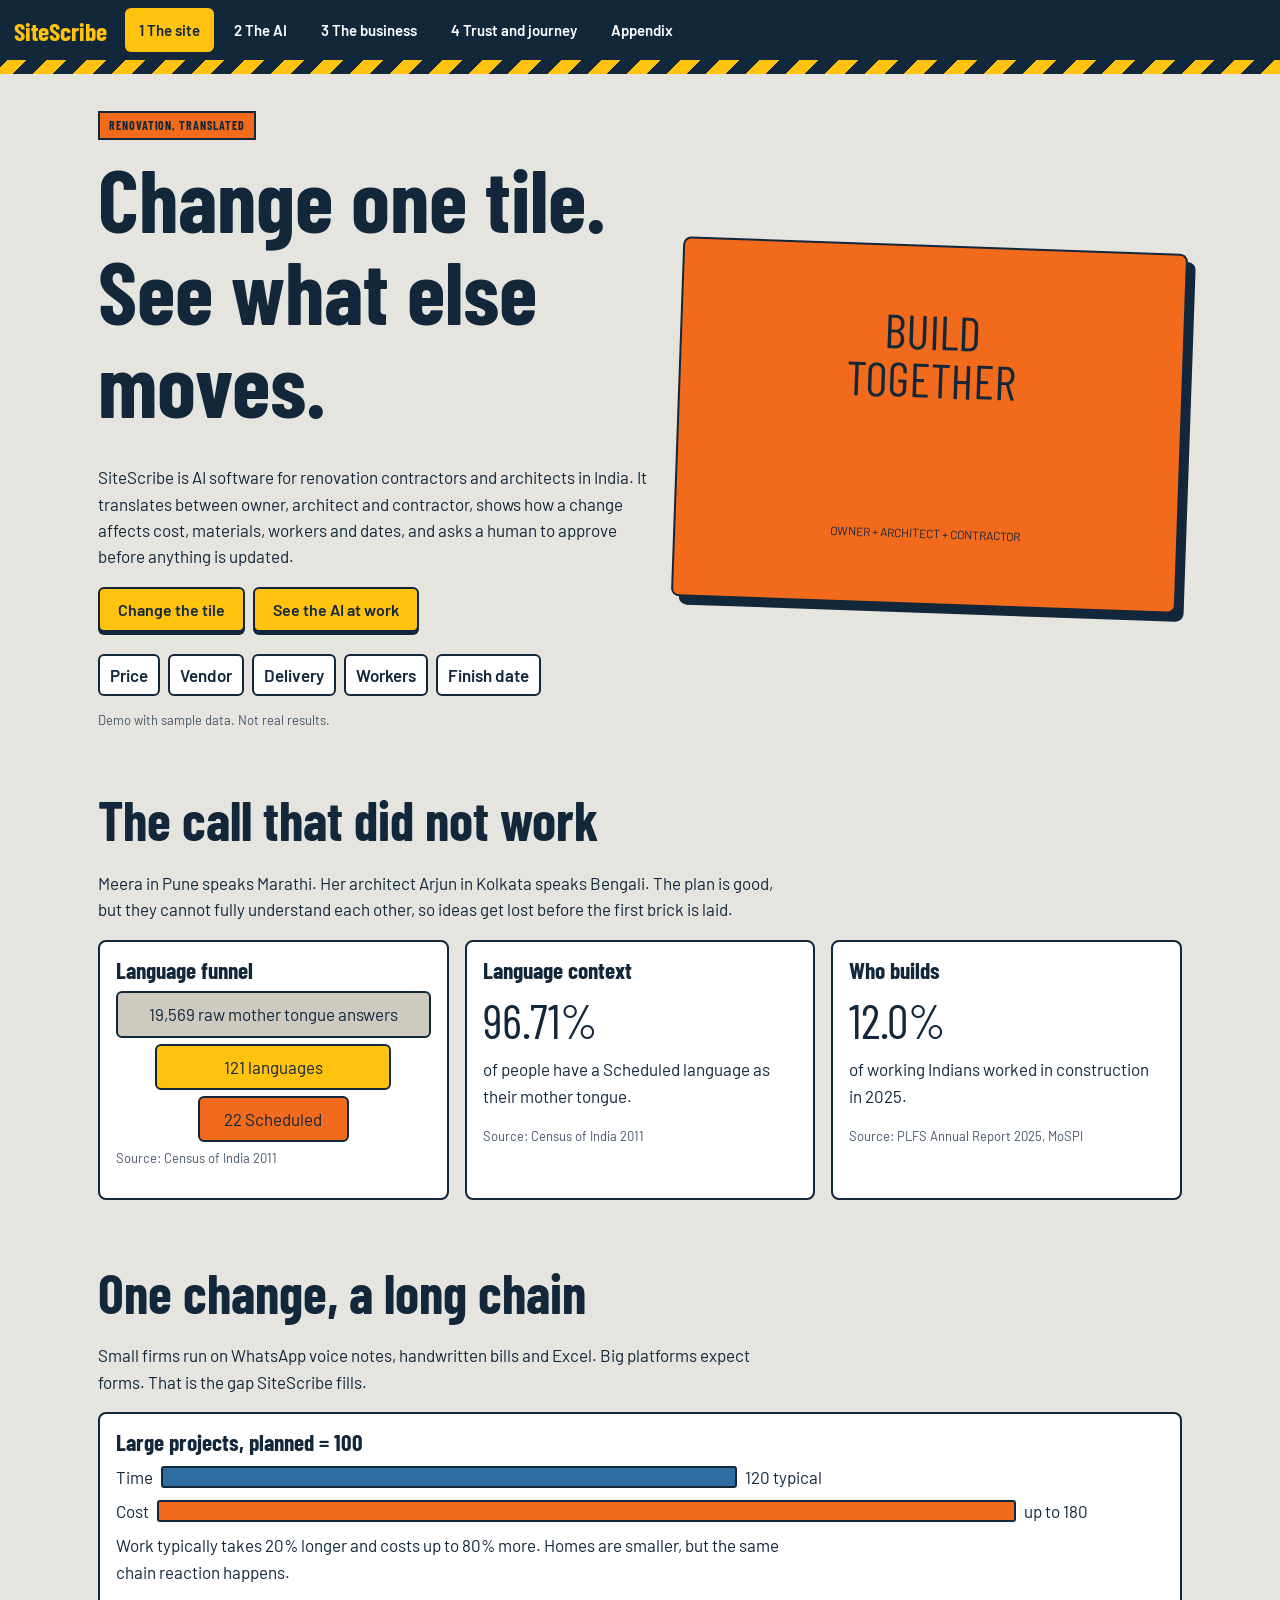
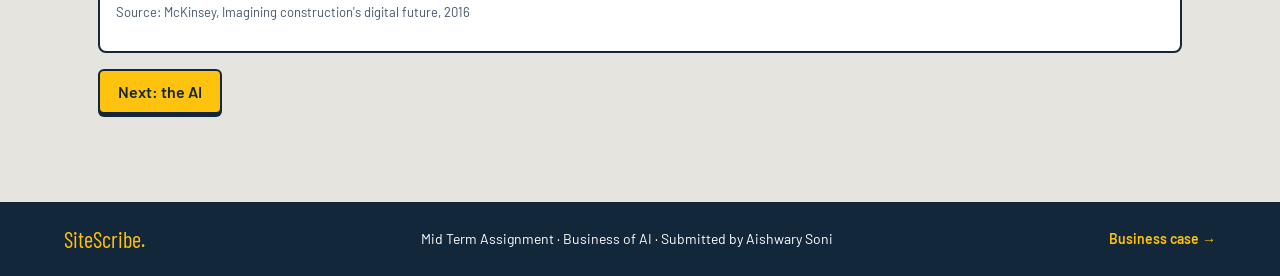
==== commit d84aa76d: "Make SiteScribe a single self-contained HTML file" ====
--- a/index.html
+++ b/index.html
@@ -1,4 +1,4 @@
-<!doctype html>
+﻿<!doctype html>
 <html lang="en">
 <head>
   <meta charset="utf-8"><meta name="viewport" content="width=device-width, initial-scale=1">
@@ -6,7 +6,10 @@
   <title>SiteScribe | Mid Term Assignment</title>
   <link rel="preconnect" href="https://fonts.googleapis.com"><link rel="preconnect" href="https://fonts.gstatic.com" crossorigin>
   <link href="https://fonts.googleapis.com/css2?family=Barlow+Condensed:wght@600;700&family=Barlow:wght@400;500;600&display=swap" rel="stylesheet">
-  <link rel="stylesheet" href="styles.css">
+  <style>
+:root{--bg:#e6e4de;--ink:#13273b;--yellow:#ffc20e;--orange:#f26a1b;--blue:#2f6da3;--red:#b5432a;--concrete:#cfcac0;--white:#fff}*{box-sizing:border-box}html{scroll-padding-top:70px;scroll-behavior:smooth}body{margin:0;background:var(--bg);color:var(--ink);font:17px/1.55 Barlow,Arial,sans-serif}h1,h2,h3{font-family:"Barlow Condensed","Arial Narrow",sans-serif;line-height:1.05;margin:0 0 .4em}h1{font-size:clamp(2.7rem,7vw,5.5rem)}h2{font-size:clamp(2rem,5vw,3.4rem);margin-top:3rem}h3{font-size:1.45rem}p{margin:.4em 0 1em;max-width:70ch}.tab-nav{position:sticky;top:0;z-index:5;display:flex;align-items:center;gap:6px;overflow-x:auto;padding:8px 14px;background:var(--ink)}.tab-nav b{font:700 1.6rem "Barlow Condensed";color:var(--yellow);margin-right:12px;white-space:nowrap}.tab-nav button{min-height:44px;border:2px solid transparent;border-radius:6px;background:none;color:white;font:600 15px Barlow;white-space:nowrap;padding:8px 12px;cursor:pointer}.tab-nav button[aria-current=true]{background:var(--yellow);color:var(--ink)}.tape{height:14px;background:repeating-linear-gradient(-45deg,var(--yellow) 0 14px,var(--ink) 14px 28px)}.page{display:none;max-width:1120px;margin:auto;padding:32px 18px 80px}.page.is-active{display:block}.hero{display:grid;grid-template-columns:1.1fr 1fr;gap:24px;align-items:center;min-height:520px}.hero-board{height:360px;display:grid;place-items:center;text-align:center;background:var(--orange);border:2px solid var(--ink);border-radius:8px;box-shadow:8px 8px 0 var(--ink);transform:rotate(2deg)}.hero-board strong{font:3rem/1 "Barlow Condensed"}.hero-board small{font-size:.75rem}.eyebrow{display:inline-block;background:var(--orange);border:2px solid var(--ink);padding:.35rem .55rem;font:700 .75rem "Barlow Condensed";letter-spacing:.08em}.btn{background:var(--yellow);color:var(--ink);border:2px solid var(--ink);border-radius:6px;box-shadow:0 3px 0 var(--ink);font:600 16px Barlow;padding:11px 18px;min-height:44px;cursor:pointer;margin:0 8px 8px 0}.btn:hover{background:var(--orange)}.btn:active{transform:translateY(2px);box-shadow:0 1px 0 var(--ink)}.chain{display:flex;flex-wrap:wrap;gap:8px;margin:14px 0}.chain span{border:2px solid var(--ink);border-radius:6px;background:var(--white);padding:6px 10px;font-weight:600;transition:background .3s}.chain span.lit{background:var(--orange)}.source{font-size:13px;color:#46566a}.grid{display:grid;gap:16px}.grid-2{grid-template-columns:1fr 1fr}.grid-3{grid-template-columns:repeat(3,1fr)}.card,.placeholder{background:var(--white);border:2px solid var(--ink);border-radius:8px;padding:16px;margin-bottom:16px}.funnel div{margin:6px auto;padding:8px;text-align:center;border:2px solid var(--ink);border-radius:6px;background:var(--concrete)}.funnel div:nth-child(2){width:75%;background:var(--yellow)}.funnel div:nth-child(3){width:48%;background:var(--orange)}.big-stat{font:3rem "Barlow Condensed"}.bar{display:flex;align-items:center;gap:8px;margin:8px 0}.bar i{height:22px;display:block;background:var(--blue);border:2px solid var(--ink);border-radius:3px}.bar i.hot{background:var(--orange)}.table-wrap{overflow-x:auto;margin-bottom:18px}table{width:100%;border-collapse:collapse;background:var(--white);border:2px solid var(--ink);font-size:15px}th,td{border:1px solid var(--ink);padding:10px;text-align:left;vertical-align:top}th{background:var(--ink);color:white}.flow{display:grid;grid-template-columns:repeat(4,1fr);gap:10px;margin:14px 0}.flow div{border:2px solid var(--ink);border-radius:6px;background:var(--white);padding:11px;font-size:15px}.flow .warning{background:var(--red);color:white}.mini-flow{grid-template-columns:1fr 1fr}.journey{grid-template-columns:repeat(3,1fr)}.wall button{display:block;width:100%;text-align:left;margin:0 0 6px;border:2px solid var(--ink);border-radius:4px;padding:12px;font:600 16px Barlow;cursor:pointer;background:var(--concrete)}.wall button[aria-expanded=true]{background:var(--yellow)}.wall button+ p{display:none;margin:0 0 10px;padding:0 6px}.wall button[aria-expanded=true]+p{display:block}.level{display:inline-block;border:2px solid var(--ink);border-radius:4px;padding:2px 6px;font-weight:600}.level.high{background:var(--orange)}.level.medium{background:var(--yellow)}label{display:block;font-weight:600;margin:8px 0 2px}input{width:100%;padding:10px;border:2px solid var(--ink);border-radius:6px;font:16px Barlow}.result{font:700 2rem "Barlow Condensed";margin-top:12px}.placeholder{border-style:dashed;min-height:75px}.footer{display:flex;justify-content:space-between;gap:16px;align-items:center;padding:24px 5vw;background:var(--ink);color:white;font-size:14px}.footer-link{border:0;background:none;color:var(--yellow);font:600 14px Barlow;cursor:pointer;padding:0}.footer b{font:1.4rem "Barlow Condensed";color:var(--yellow)}@media(max-width:800px){.hero,.grid-2,.grid-3,.journey{grid-template-columns:1fr}.hero-board{height:240px}.flow{grid-template-columns:1fr 1fr}.footer{align-items:flex-start;flex-direction:column}}@media(prefers-reduced-motion:reduce){*{transition:none!important;scroll-behavior:auto}}
+
+  </style>
 </head>
 <body>
   <nav class="tab-nav" aria-label="Site sections"><b>SiteScribe</b><button data-page="0" aria-current="true">1 The site</button><button data-page="1">2 The AI</button><button data-page="2">3 The business</button><button data-page="3">4 Trust and journey</button><button data-page="4">Appendix</button></nav>
@@ -21,7 +24,7 @@
     <section class="page" id="page-1">
       <h1>What the AI does</h1><p>Three engines feed one shared brain. The AI handles the chain, but the step that matters most stays human.</p>
       <div class="table-wrap"><table><thead><tr><th>Engine</th><th>What the AI does</th><th>What the human does</th></tr></thead><tbody><tr><td>Language Bridge</td><td>Translates conversations and keeps one record in the team's languages.</td><td>The other person confirms costs and measurements.</td></tr><tr><td>Project Brain</td><td>Links plans, materials, workers, costs and dates into a schedule.</td><td>Contractor checks the list and sends a site photo.</td></tr><tr><td>Smart Buy</td><td>Finds nearby vendors, compares prices and gives reasons.</td><td>Contractor chooses the vendor and places the order.</td></tr></tbody></table></div>
-      <h2>The Change Agent</h2><div class="flow"><div>1 Owner says in Marathi: “Make the bathroom bigger.”</div><div>2 AI translates the request</div><div>3 AI checks the plan and schedule</div><div>4 AI works out cost and days</div><div>5 AI finds vendors and timing</div><div>6 AI rewrites messages</div><div class="warning">7 Stop: a human approves</div><div>8 AI updates the shared record</div></div><p class="source">The AI does the work. Humans make the decisions.</p>
+      <h2>The Change Agent</h2><div class="flow"><div>1 Owner says in Marathi: â€œMake the bathroom bigger.â€</div><div>2 AI translates the request</div><div>3 AI checks the plan and schedule</div><div>4 AI works out cost and days</div><div>5 AI finds vendors and timing</div><div>6 AI rewrites messages</div><div class="warning">7 Stop: a human approves</div><div>8 AI updates the shared record</div></div><p class="source">The AI does the work. Humans make the decisions.</p>
       <div class="grid grid-2"><article class="card"><h3>Try a change</h3><label for="area">Extra area (sq ft)</label><input id="area" type="number" min="0"><label for="price">Material price per sq ft</label><input id="price" type="number" min="0"><label for="days">Extra worker days</label><input id="days" type="number" min="0"><label for="wage">Daily wage per worker</label><input id="wage" type="number" min="0"><div class="result" id="result">Type your numbers</div><p class="source">Uses only what you type. Illustration of the idea, not a prediction.</p></article><article class="card"><h3>Why it is agentic</h3><p>The AI chains language, schedule, cost and buying steps without being told each one. It stops at money and design.</p><p>Bhashini gives the language layer a public base. It launched on 4 July 2022 and hosts 300+ AI language models.</p><p class="source">Source: MeitY / Bhashini</p></article></div><button class="btn" data-next="2">Next: the business</button>
     </section>
     <section class="page" id="page-2">
@@ -34,9 +37,46 @@
       <h1>Ravi's 30 days</h1><p>Ravi is a fictional contractor who runs a 15-person renovation firm. His pain is surprise costs, late deliveries and arguments about approvals.</p><div class="flow journey"><div>Discover: invited by an architect or owner</div><div>Onboard: imports old chats and Excel</div><div>First change: sees cost and days</div><div>Daily habit: photo and to-do list</div><div>Value: first surprise cost avoided</div><div>Renewal: project memory lives here</div></div>
       <h2>When the AI is wrong</h2><div class="flow"><div>AI action</div><div>Sure and low risk? Proceeds</div><div class="warning">Unsure, money or design? Stop</div><div>Human approves or overrides. Logged.</div></div><div class="grid grid-2"><article class="card"><h3>Guardrails</h3><p>Original translation sits beside the new one. Numbers and units never change by themselves.</p><p>Every answer shows evidence. Price advice shows reasons and confidence. Vendor ranking is never paid for.</p><p>Regular audits log errors and human corrections.</p></article><article class="card"><h3>India compliance</h3><div class="flow mini-flow"><div>13 Nov 2025<br>Rules notified</div><div>18 months<br>Phased compliance</div></div><p>We design for consent, purpose limits and minimum worker data.</p><p class="source">Source: PIB, DPDP Rules 2025</p></article></div><button class="btn" data-next="4">Appendix</button>
     </section>
-    <section class="page" id="page-4"><h1>Appendix</h1><div class="placeholder">My development process: [add sketch, rough framework or early draft]</div><div class="placeholder">AI tools I used and for what: [list]</div><div class="placeholder">Transcript links: [link 1] [link 2]</div><div class="placeholder">Hardest concept and choices: [my text]</div><div class="placeholder">What I accepted, changed, rejected or developed myself: [my text]</div><h2>References</h2><p>Census of India 2011 · PLFS Annual Report 2025, MoSPI · McKinsey 2016 · DPDP Rules 2025, PIB · Bhashini, MeitY.</p></section>
+    <section class="page" id="page-4"><h1>Appendix</h1><div class="placeholder">My development process: [add sketch, rough framework or early draft]</div><div class="placeholder">AI tools I used and for what: [list]</div><div class="placeholder">Transcript links: [link 1] [link 2]</div><div class="placeholder">Hardest concept and choices: [my text]</div><div class="placeholder">What I accepted, changed, rejected or developed myself: [my text]</div><h2>References</h2><p>Census of India 2011 &middot; PLFS Annual Report 2025, MoSPI &middot; McKinsey 2016 &middot; DPDP Rules 2025, PIB &middot; Bhashini, MeitY.</p></section>
   </main>
-  <footer class="footer"><b>SiteScribe.</b><span>Mid Term Assignment · Business of AI · Submitted by Aishwary Soni</span><a href="business.html">Business case ↗</a></footer>
-  <script src="script.js"></script>
+  <footer class="footer"><b>SiteScribe.</b><span>Mid Term Assignment &middot; Business of AI &middot; Submitted by Aishwary Soni</span><button class="footer-link" data-next="2">Business case &rarr;</button></footer>
+  <script>
+const pages = [...document.querySelectorAll(".page")];
+const tabs = [...document.querySelectorAll(".tab-nav button")];
+function showPage(index) {
+  pages.forEach((page, i) => page.classList.toggle("is-active", i === index));
+  tabs.forEach((tab, i) => tab.setAttribute("aria-current", String(i === index)));
+  window.scrollTo({top: 0, behavior: "smooth"});
+}
+tabs.forEach((tab, index) => tab.addEventListener("click", () => showPage(index)));
+document.querySelectorAll("[data-next]").forEach((button) => button.addEventListener("click", () => showPage(Number(button.dataset.next))));
+
+const tileButton = document.querySelector("#tile-button");
+const chainItems = [...document.querySelectorAll("#chain span")];
+tileButton?.addEventListener("click", () => {
+  chainItems.forEach((item) => item.classList.remove("lit"));
+  chainItems.forEach((item, index) => window.setTimeout(() => item.classList.add("lit"), (index + 1) * 280));
+});
+
+document.querySelectorAll(".wall button").forEach((button) => {
+  button.addEventListener("click", () => {
+    const open = button.getAttribute("aria-expanded") === "true";
+    button.setAttribute("aria-expanded", String(!open));
+  });
+});
+
+const inputs = ["area", "price", "days", "wage"].map((id) => document.querySelector(`#${id}`));
+const result = document.querySelector("#result");
+function calculate() {
+  const values = inputs.map((input) => Number.parseFloat(input?.value));
+  if (values.some(Number.isNaN)) {
+    result.textContent = "Type your numbers";
+    return;
+  }
+  result.textContent = `Extra cost: ${(values[0] * values[1] + values[2] * values[3]).toLocaleString("en-IN")}`;
+}
+inputs.forEach((input) => input?.addEventListener("input", calculate));
+
+  </script>
 </body>
 </html>
